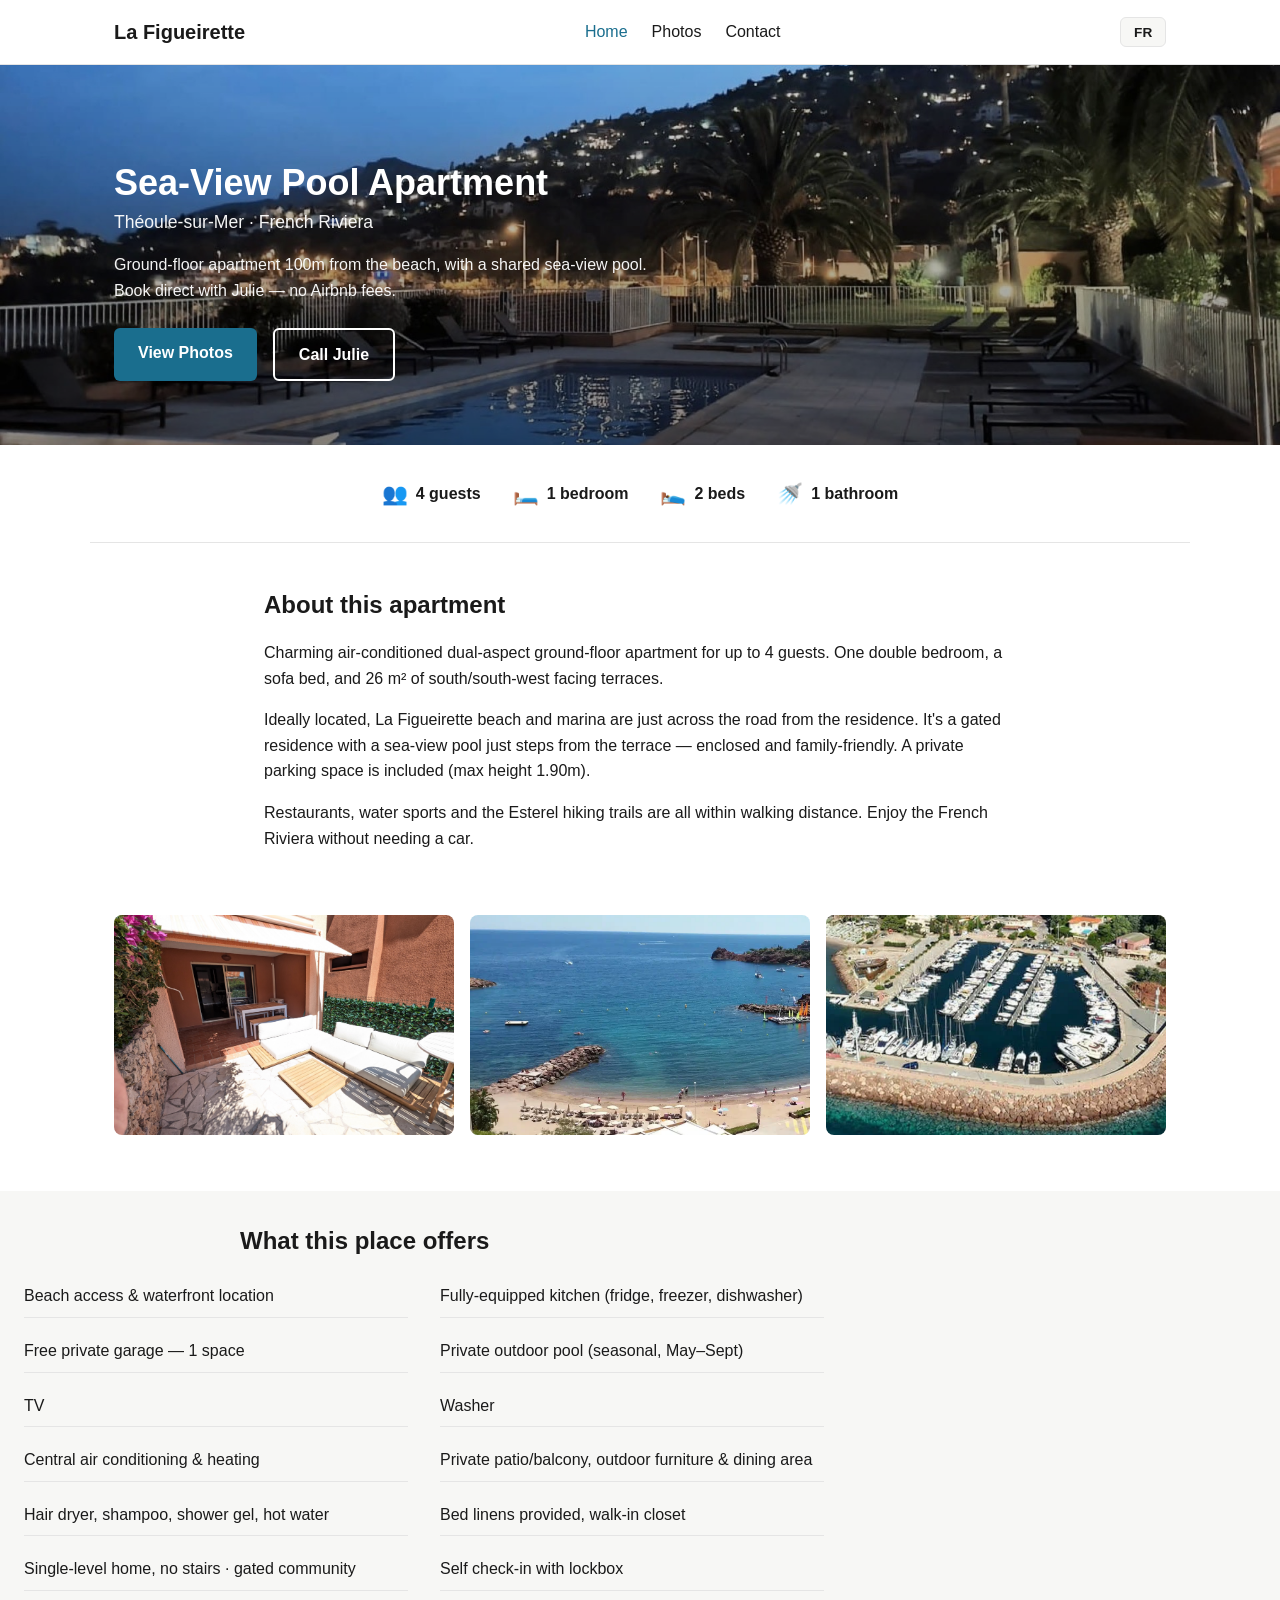
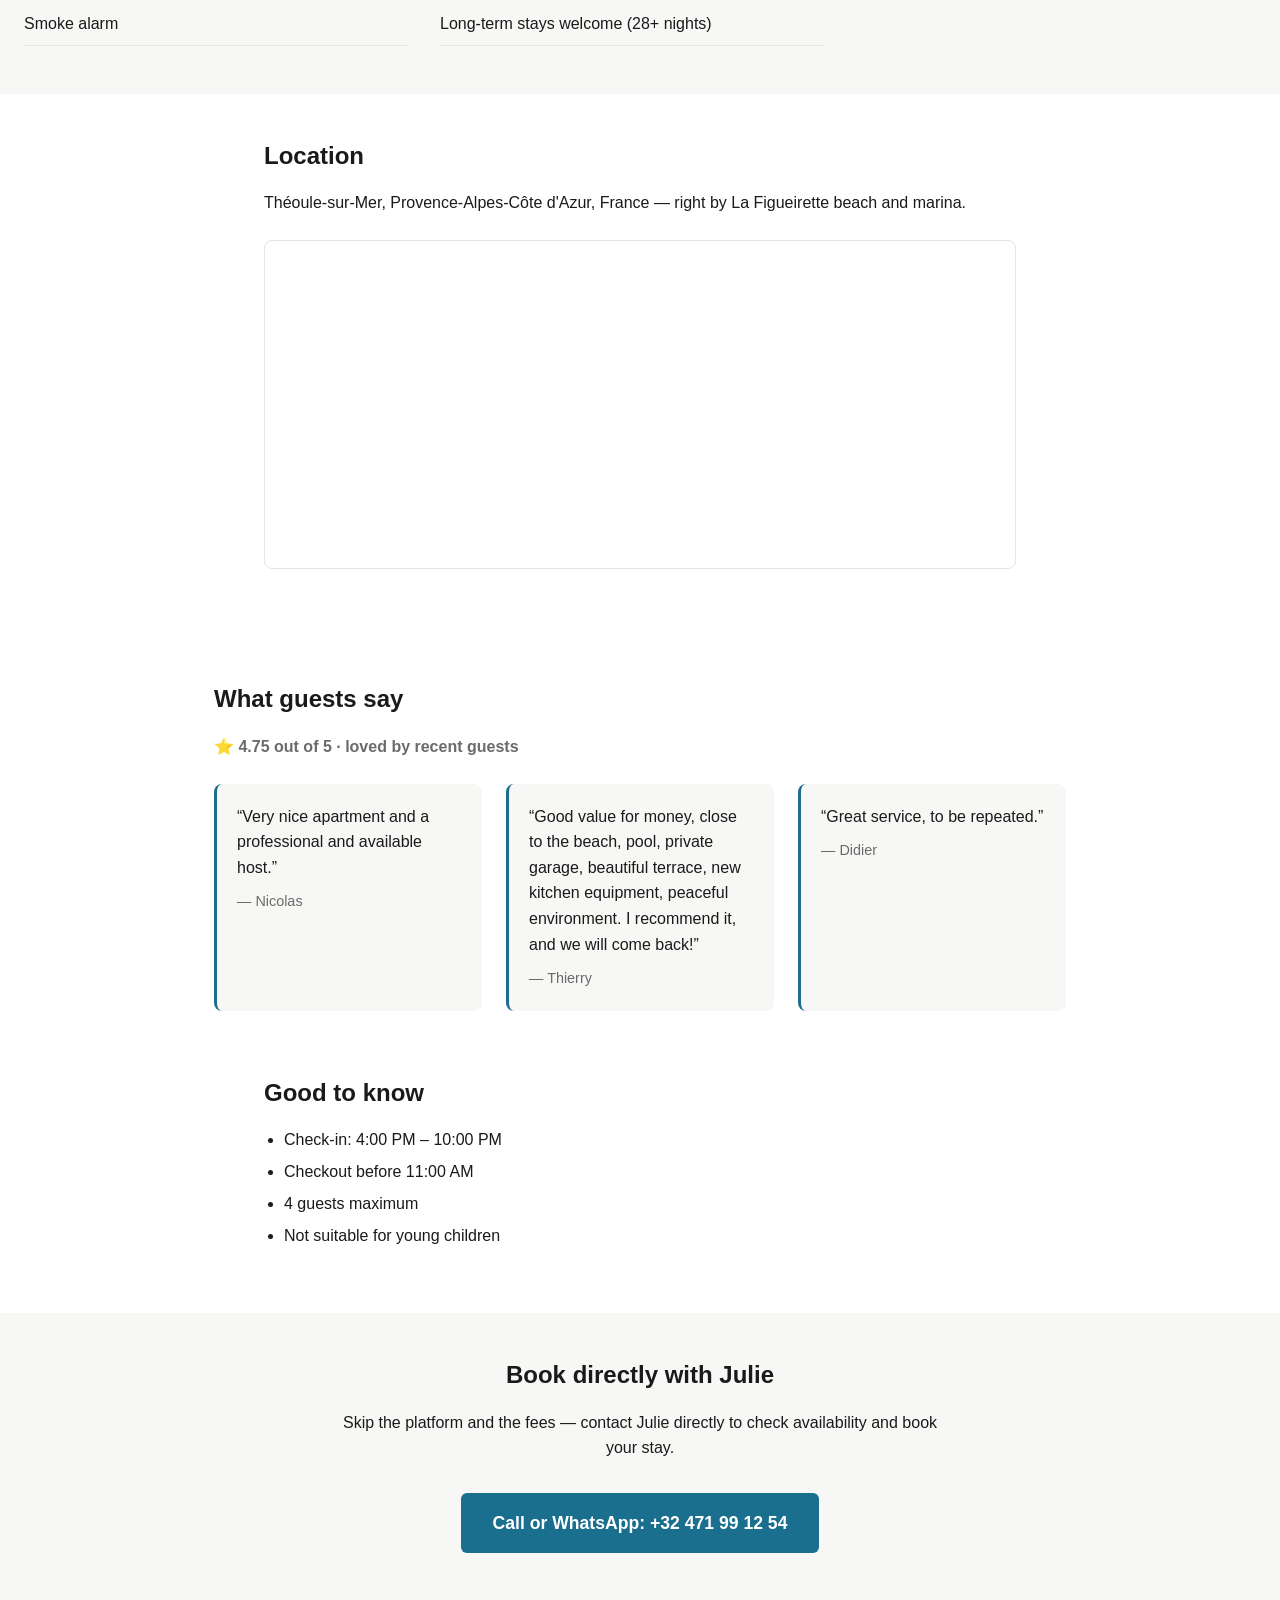
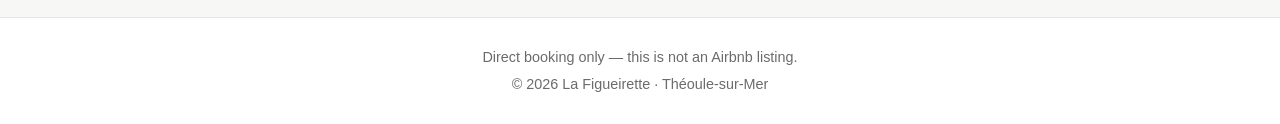
==== index.html @ ca633664 "Rebuild site as single-property listing with EN/FR toggle and photo gallery Replace the multi-proper" ====
<!DOCTYPE html>
<html lang="en">
<head>
  <meta charset="UTF-8">
  <meta name="viewport" content="width=device-width, initial-scale=1.0">
  <title data-i18n="meta.title">Sea-View Pool Apartment | Théoule-sur-Mer, French Riviera</title>
  <link rel="stylesheet" href="css/style.css">
</head>
<body>
  <header class="site-header">
    <div class="container header-inner">
      <a href="index.html" class="logo">La Figueirette</a>
      <nav>
        <ul class="nav-links">
          <li><a href="index.html" class="active" data-i18n="nav.home">Home</a></li>
          <li><a href="gallery.html" data-i18n="nav.gallery">Photos</a></li>
          <li><a href="#contact" data-i18n="nav.contact">Contact</a></li>
        </ul>
      </nav>
      <button class="lang-toggle" data-lang-toggle type="button" aria-label="Switch language">FR</button>
    </div>
  </header>

  <section class="hero" style="background-image: linear-gradient(180deg, rgba(0,0,0,0.15), rgba(0,0,0,0.45)), url('images/photos/photo-16.jpg');">
    <div class="container hero-inner">
      <h1 data-i18n="hero.title">Sea-View Pool Apartment</h1>
      <p class="hero-location" data-i18n="hero.location">Théoule-sur-Mer &middot; French Riviera</p>
      <p class="hero-tagline" data-i18n="hero.tagline">Ground-floor apartment 100m from the beach, with a shared sea-view pool. Book direct with Julie &mdash; no Airbnb fees.</p>
      <div class="hero-ctas">
        <a href="gallery.html" class="btn" data-i18n="hero.cta_photos">View Photos</a>
        <a href="tel:+32471991254" class="btn btn-outline" data-i18n="hero.cta_call">Call Julie</a>
      </div>
    </div>
  </section>

  <section class="facts container">
    <div class="fact"><span class="fact-icon">👥</span><span data-i18n="facts.guests">4 guests</span></div>
    <div class="fact"><span class="fact-icon">🛏️</span><span data-i18n="facts.bedroom">1 bedroom</span></div>
    <div class="fact"><span class="fact-icon">🛌</span><span data-i18n="facts.beds">2 beds</span></div>
    <div class="fact"><span class="fact-icon">🚿</span><span data-i18n="facts.bath">1 bathroom</span></div>
  </section>

  <section class="container prose-section">
    <h2 data-i18n="about.heading">About this apartment</h2>
    <div data-i18n="about.body">
      <p>Charming air-conditioned dual-aspect ground-floor apartment for up to 4 guests.</p>
    </div>
  </section>

  <section class="container photo-strip">
    <a href="gallery.html"><img src="images/photos/photo-15.jpg" alt="Private terrace"></a>
    <a href="gallery.html"><img src="images/photos/photo-11.avif" alt="Beach cove nearby"></a>
    <a href="gallery.html"><img src="images/photos/photo-02.avif" alt="Marina aerial view"></a>
  </section>

  <section class="container amenities-section">
    <h2 data-i18n="amenities.heading">What this place offers</h2>
    <ul class="amenities-grid">
      <li data-i18n="amenities.beach">Beach access &amp; waterfront location</li>
      <li data-i18n="amenities.kitchen">Fully-equipped kitchen (fridge, freezer, dishwasher)</li>
      <li data-i18n="amenities.garage">Free private garage &mdash; 1 space</li>
      <li data-i18n="amenities.pool">Private outdoor pool (seasonal, May&ndash;Sept)</li>
      <li data-i18n="amenities.tv">TV</li>
      <li data-i18n="amenities.washer">Washer</li>
      <li data-i18n="amenities.ac">Central air conditioning &amp; heating</li>
      <li data-i18n="amenities.terrace">Private patio/balcony, outdoor furniture &amp; dining area</li>
      <li data-i18n="amenities.bathroom">Hair dryer, shampoo, shower gel, hot water</li>
      <li data-i18n="amenities.bedroom">Bed linens provided, walk-in closet</li>
      <li data-i18n="amenities.access">Single-level home, no stairs &middot; gated community</li>
      <li data-i18n="amenities.checkin">Self check-in with lockbox</li>
      <li data-i18n="amenities.safety">Smoke alarm</li>
      <li data-i18n="amenities.longstay">Long-term stays welcome (28+ nights)</li>
    </ul>
  </section>

  <section class="container prose-section">
    <h2 data-i18n="location.heading">Location</h2>
    <div data-i18n="location.body">
      <p>Théoule-sur-Mer, Provence-Alpes-Côte d'Azur, France.</p>
    </div>
    <div class="map-embed">
      <iframe
        title="Map of Théoule-sur-Mer"
        src="https://maps.google.com/maps?q=Th%C3%A9oule-sur-Mer%2C%20France&t=&z=13&ie=UTF8&iwloc=&output=embed"
        width="100%" height="320" style="border:0;" loading="lazy"
        referrerpolicy="no-referrer-when-downgrade">
      </iframe>
    </div>
  </section>

  <section class="container reviews-section">
    <h2 data-i18n="reviews.heading">What guests say</h2>
    <p class="reviews-rating">⭐ <span data-i18n="reviews.rating">4.75 out of 5 &middot; loved by recent guests</span></p>
    <div class="review-grid">
      <blockquote>
        <p data-i18n="reviews.q1">&ldquo;Very nice apartment and a professional and available host.&rdquo;</p>
        <cite data-i18n="reviews.a1">&mdash; Nicolas</cite>
      </blockquote>
      <blockquote>
        <p data-i18n="reviews.q2">&ldquo;Good value for money...&rdquo;</p>
        <cite data-i18n="reviews.a2">&mdash; Thierry</cite>
      </blockquote>
      <blockquote>
        <p data-i18n="reviews.q3">&ldquo;Great service, to be repeated.&rdquo;</p>
        <cite data-i18n="reviews.a3">&mdash; Didier</cite>
      </blockquote>
    </div>
  </section>

  <section class="container rules-section">
    <h2 data-i18n="rules.heading">Good to know</h2>
    <ul>
      <li data-i18n="rules.checkin">Check-in: 4:00 PM &ndash; 10:00 PM</li>
      <li data-i18n="rules.checkout">Checkout before 11:00 AM</li>
      <li data-i18n="rules.maxguests">4 guests maximum</li>
      <li data-i18n="rules.children">Not suitable for young children</li>
    </ul>
  </section>

  <section class="container contact-section" id="contact">
    <h2 data-i18n="contact.heading">Book directly with Julie</h2>
    <p data-i18n="contact.body">Skip the platform and the fees &mdash; contact Julie directly to check availability and book your stay.</p>
    <a href="tel:+32471991254" class="btn btn-large">
      <span data-i18n="contact.call">Call or WhatsApp</span>: +32 471 99 12 54
    </a>
  </section>

  <footer class="site-footer">
    <div class="container">
      <p data-i18n="footer.note">Direct booking only &mdash; this is not an Airbnb listing.</p>
      <p>&copy; <span id="year"></span> La Figueirette &middot; Théoule-sur-Mer</p>
    </div>
  </footer>

  <script src="js/i18n.js"></script>
  <script src="js/main.js"></script>
</body>
</html>
---- css/style.css ----
:root {
  --color-bg: #ffffff;
  --color-text: #1a1a1a;
  --color-muted: #6b6b6b;
  --color-primary: #1a6e8e;
  --color-primary-dark: #124f68;
  --color-border: #e5e5e5;
  --color-surface: #f7f7f5;
  --max-width: 1100px;
}

* {
  box-sizing: border-box;
}

body {
  margin: 0;
  font-family: -apple-system, BlinkMacSystemFont, "Segoe UI", Roboto, Helvetica, Arial, sans-serif;
  color: var(--color-text);
  background: var(--color-bg);
  line-height: 1.6;
}

.container {
  max-width: var(--max-width);
  margin: 0 auto;
  padding: 0 1.5rem;
}

a {
  color: var(--color-primary);
  text-decoration: none;
}

a:hover {
  text-decoration: underline;
}

h1, h2 {
  line-height: 1.2;
}

/* Header */
.site-header {
  border-bottom: 1px solid var(--color-border);
}

.header-inner {
  display: flex;
  align-items: center;
  justify-content: space-between;
  gap: 1rem;
  padding: 1rem 1.5rem;
}

.logo {
  font-weight: 700;
  font-size: 1.25rem;
  color: var(--color-text);
  white-space: nowrap;
}

.logo:hover {
  text-decoration: none;
}

nav {
  flex: 1;
}

.nav-links {
  list-style: none;
  display: flex;
  gap: 1.5rem;
  margin: 0;
  padding: 0;
  justify-content: center;
}

.nav-links a {
  color: var(--color-text);
  font-weight: 500;
}

.nav-links a.active,
.nav-links a:hover {
  color: var(--color-primary);
}

.lang-toggle {
  border: 1px solid var(--color-border);
  background: var(--color-surface);
  border-radius: 6px;
  padding: 0.4rem 0.8rem;
  font-weight: 700;
  font-size: 0.85rem;
  cursor: pointer;
  color: var(--color-text);
}

.lang-toggle:hover {
  background: var(--color-primary);
  color: #fff;
  border-color: var(--color-primary);
}

/* Hero */
.hero {
  background-size: cover;
  background-position: center 55%;
  color: #fff;
  padding: 6rem 0 4rem;
}

.hero-inner h1 {
  font-size: 2.25rem;
  margin: 0 0 0.25rem;
}

.hero-location {
  font-size: 1.1rem;
  margin: 0 0 1rem;
  opacity: 0.95;
}

.hero-tagline {
  max-width: 560px;
  margin: 0 0 1.5rem;
  opacity: 0.95;
}

.hero-ctas {
  display: flex;
  gap: 1rem;
  flex-wrap: wrap;
}

.btn {
  display: inline-block;
  background: var(--color-primary);
  color: #fff;
  padding: 0.75rem 1.5rem;
  border-radius: 6px;
  font-weight: 600;
}

.btn:hover {
  background: var(--color-primary-dark);
  text-decoration: none;
  color: #fff;
}

.btn-outline {
  background: transparent;
  border: 2px solid #fff;
}

.btn-outline:hover {
  background: rgba(255, 255, 255, 0.15);
}

.btn-large {
  font-size: 1.1rem;
  padding: 1rem 2rem;
  margin-top: 1rem;
}

/* Facts bar */
.facts {
  display: flex;
  flex-wrap: wrap;
  justify-content: center;
  gap: 2rem;
  padding: 2rem 1.5rem;
  border-bottom: 1px solid var(--color-border);
}

.fact {
  display: flex;
  align-items: center;
  gap: 0.5rem;
  font-weight: 600;
}

.fact-icon {
  font-size: 1.3rem;
}

/* Prose sections */
.prose-section {
  padding: 3rem 1.5rem;
  max-width: 800px;
}

.prose-section h2 {
  margin-top: 0;
}

/* Photo strip */
.photo-strip {
  display: grid;
  grid-template-columns: repeat(3, 1fr);
  gap: 1rem;
  padding: 0 1.5rem 3rem;
}

.photo-strip img {
  width: 100%;
  height: 220px;
  object-fit: cover;
  border-radius: 8px;
}

/* Amenities */
.amenities-section {
  padding: 1rem 1.5rem 3rem;
  background: var(--color-surface);
  max-width: none;
}

.amenities-section > * {
  max-width: 800px;
  margin-left: auto;
  margin-right: auto;
}

.amenities-grid {
  list-style: none;
  padding: 0;
  margin: 0;
  display: grid;
  grid-template-columns: repeat(auto-fit, minmax(260px, 1fr));
  gap: 0.75rem 2rem;
}

.amenities-grid li {
  padding: 0.5rem 0;
  border-bottom: 1px solid var(--color-border);
}

/* Map */
.map-embed {
  margin-top: 1.5rem;
  border-radius: 8px;
  overflow: hidden;
  border: 1px solid var(--color-border);
}

/* Reviews */
.reviews-section {
  padding: 3rem 1.5rem;
  max-width: 900px;
}

.reviews-rating {
  font-weight: 600;
  color: var(--color-muted);
}

.review-grid {
  display: grid;
  grid-template-columns: repeat(auto-fit, minmax(240px, 1fr));
  gap: 1.5rem;
  margin-top: 1.5rem;
}

.review-grid blockquote {
  margin: 0;
  padding: 1.25rem;
  background: var(--color-surface);
  border-radius: 8px;
  border-left: 3px solid var(--color-primary);
}

.review-grid p {
  margin: 0 0 0.5rem;
}

.review-grid cite {
  font-style: normal;
  color: var(--color-muted);
  font-size: 0.9rem;
}

/* Rules */
.rules-section {
  padding: 0 1.5rem 3rem;
  max-width: 800px;
}

.rules-section ul {
  padding-left: 1.25rem;
}

.rules-section li {
  margin-bottom: 0.4rem;
}

/* Contact */
.contact-section {
  padding: 3rem 1.5rem 4rem;
  text-align: center;
  background: var(--color-surface);
  max-width: none;
}

.contact-section > * {
  max-width: 600px;
  margin-left: auto;
  margin-right: auto;
}

.contact-section h2 {
  margin-top: 0;
}

/* Footer */
.site-footer {
  border-top: 1px solid var(--color-border);
  padding: 1.5rem 0;
  color: var(--color-muted);
  font-size: 0.9rem;
  text-align: center;
}

.site-footer p {
  margin: 0.25rem 0;
}

/* Gallery page */
.gallery-page {
  padding: 2rem 1.5rem 3rem;
}

.gallery-back {
  margin-bottom: 0.5rem;
}

.slideshow {
  position: relative;
  display: flex;
  align-items: center;
  justify-content: center;
  background: #000;
  border-radius: 8px;
  overflow: hidden;
  min-height: 320px;
}

.slide-image {
  width: 100%;
  max-height: 70vh;
  object-fit: contain;
  display: block;
  background: #000;
}

.slide-nav {
  position: absolute;
  top: 50%;
  transform: translateY(-50%);
  background: rgba(0, 0, 0, 0.5);
  color: #fff;
  border: none;
  width: 44px;
  height: 44px;
  border-radius: 50%;
  font-size: 1.1rem;
  cursor: pointer;
  z-index: 2;
}

.slide-nav:hover {
  background: rgba(0, 0, 0, 0.75);
}

.slide-prev {
  left: 1rem;
}

.slide-next {
  right: 1rem;
}

.slide-counter {
  position: absolute;
  bottom: 0.75rem;
  right: 1rem;
  background: rgba(0, 0, 0, 0.5);
  color: #fff;
  padding: 0.25rem 0.6rem;
  border-radius: 4px;
  font-size: 0.85rem;
}

.thumb-strip {
  display: flex;
  gap: 0.5rem;
  overflow-x: auto;
  margin-top: 1rem;
  padding-bottom: 0.5rem;
}

.thumb-strip img {
  height: 70px;
  width: 100px;
  object-fit: cover;
  border-radius: 4px;
  cursor: pointer;
  opacity: 0.6;
  flex-shrink: 0;
  border: 2px solid transparent;
}

.thumb-strip img:hover {
  opacity: 0.9;
}

.thumb-strip img.active {
  opacity: 1;
  border-color: var(--color-primary);
}

@media (max-width: 700px) {
  .header-inner {
    flex-wrap: wrap;
  }

  nav {
    order: 3;
    flex-basis: 100%;
  }

  .nav-links {
    justify-content: flex-start;
    gap: 1rem;
  }

  .photo-strip {
    grid-template-columns: 1fr;
  }
}
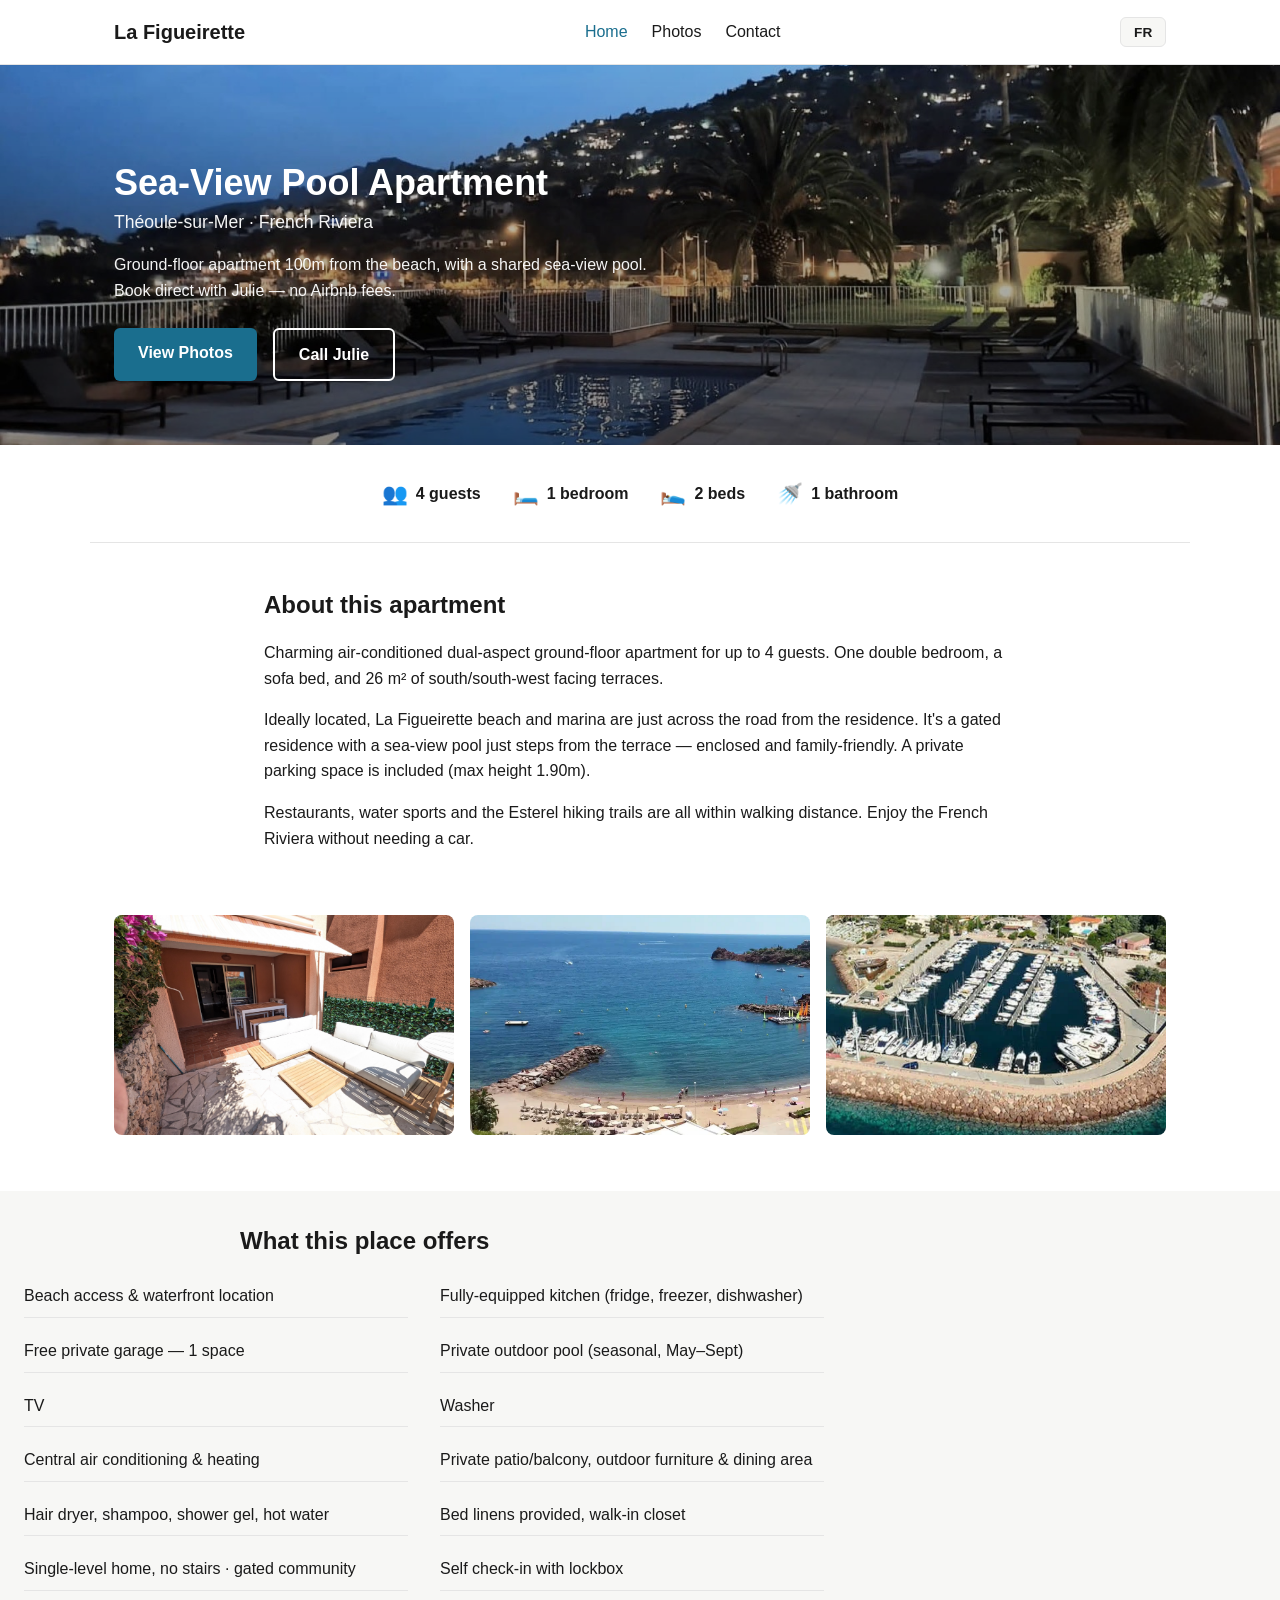
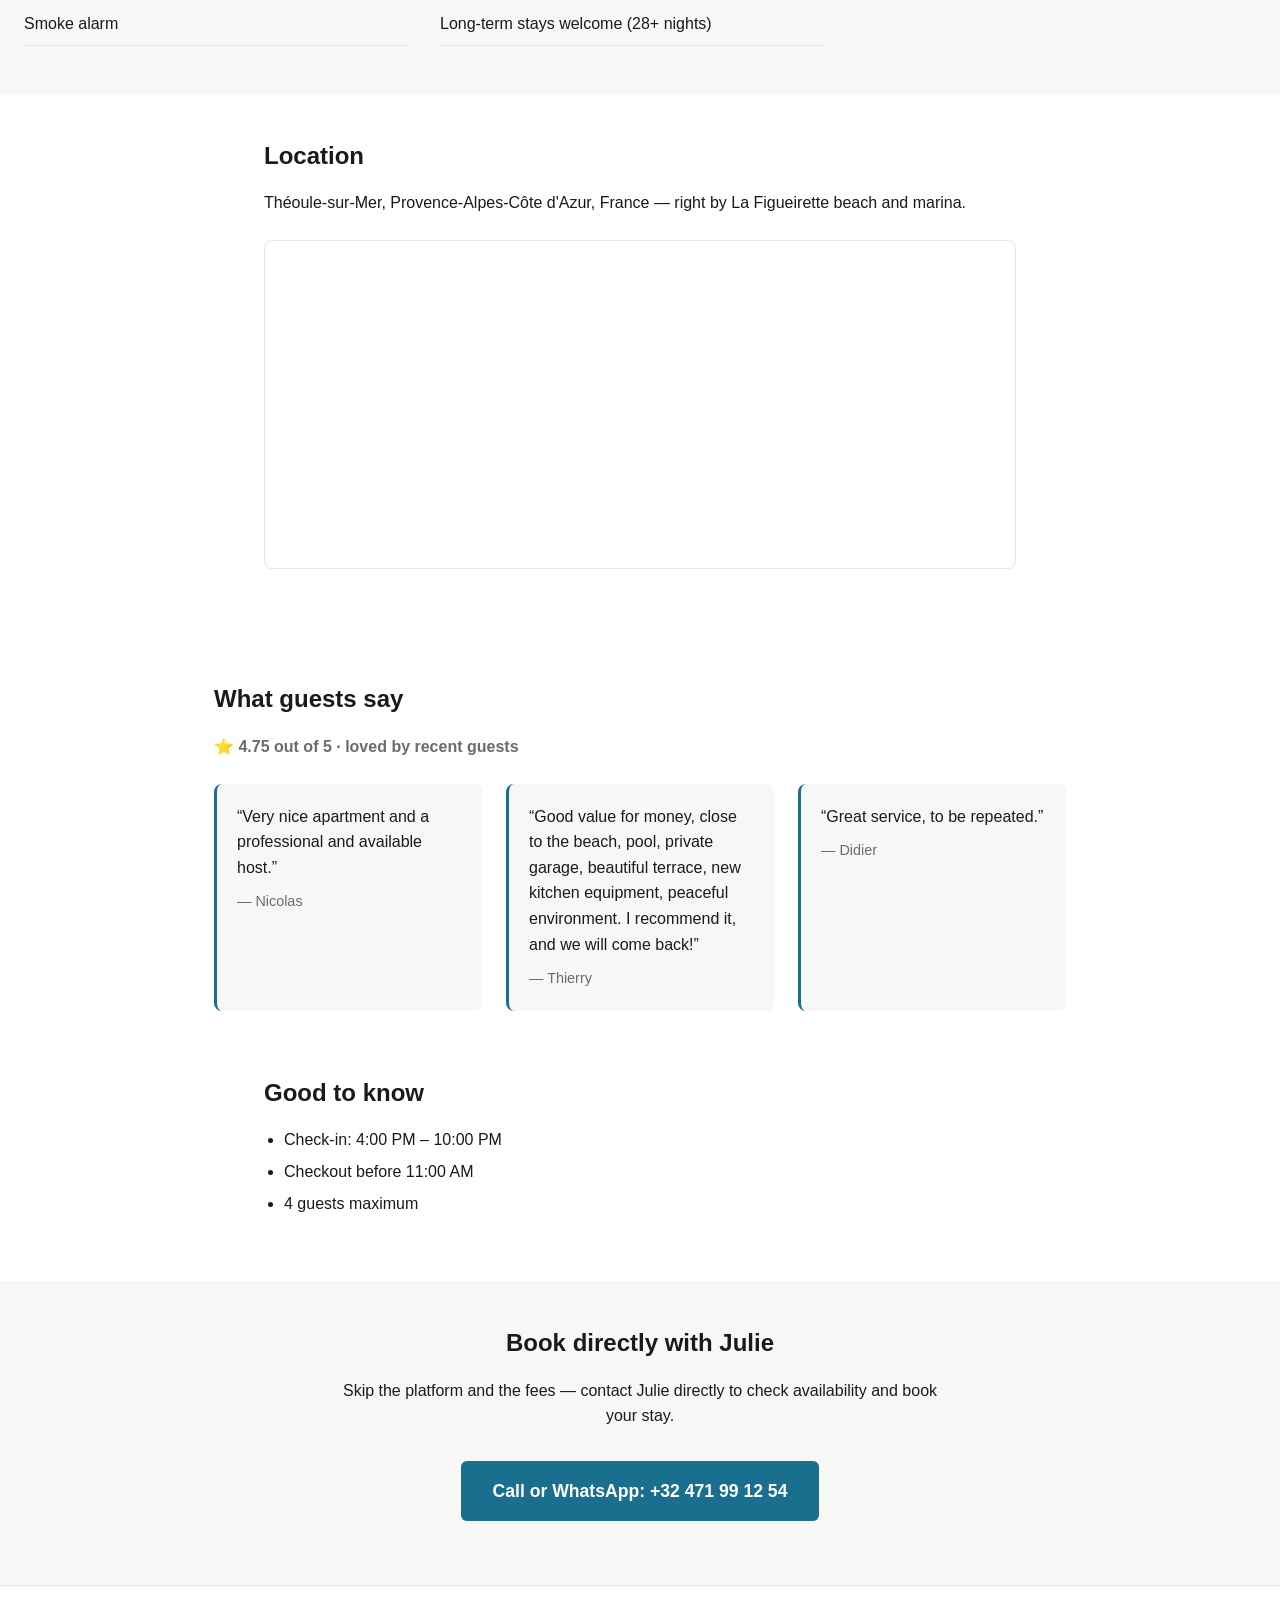
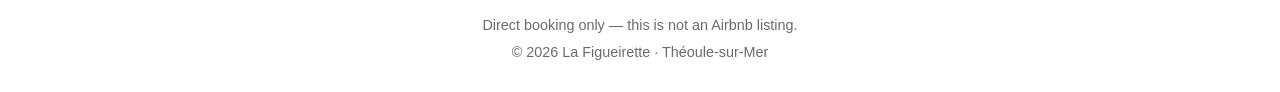
==== commit b3ff5a47: "Remove incorrect "not suitable for young children" note Co-Authored-By: Claude Sonnet 5 <noreply@ant" ====
--- a/index.html
+++ b/index.html
@@ -113,7 +113,6 @@
       <li data-i18n="rules.checkin">Check-in: 4:00 PM &ndash; 10:00 PM</li>
       <li data-i18n="rules.checkout">Checkout before 11:00 AM</li>
       <li data-i18n="rules.maxguests">4 guests maximum</li>
-      <li data-i18n="rules.children">Not suitable for young children</li>
     </ul>
   </section>
 
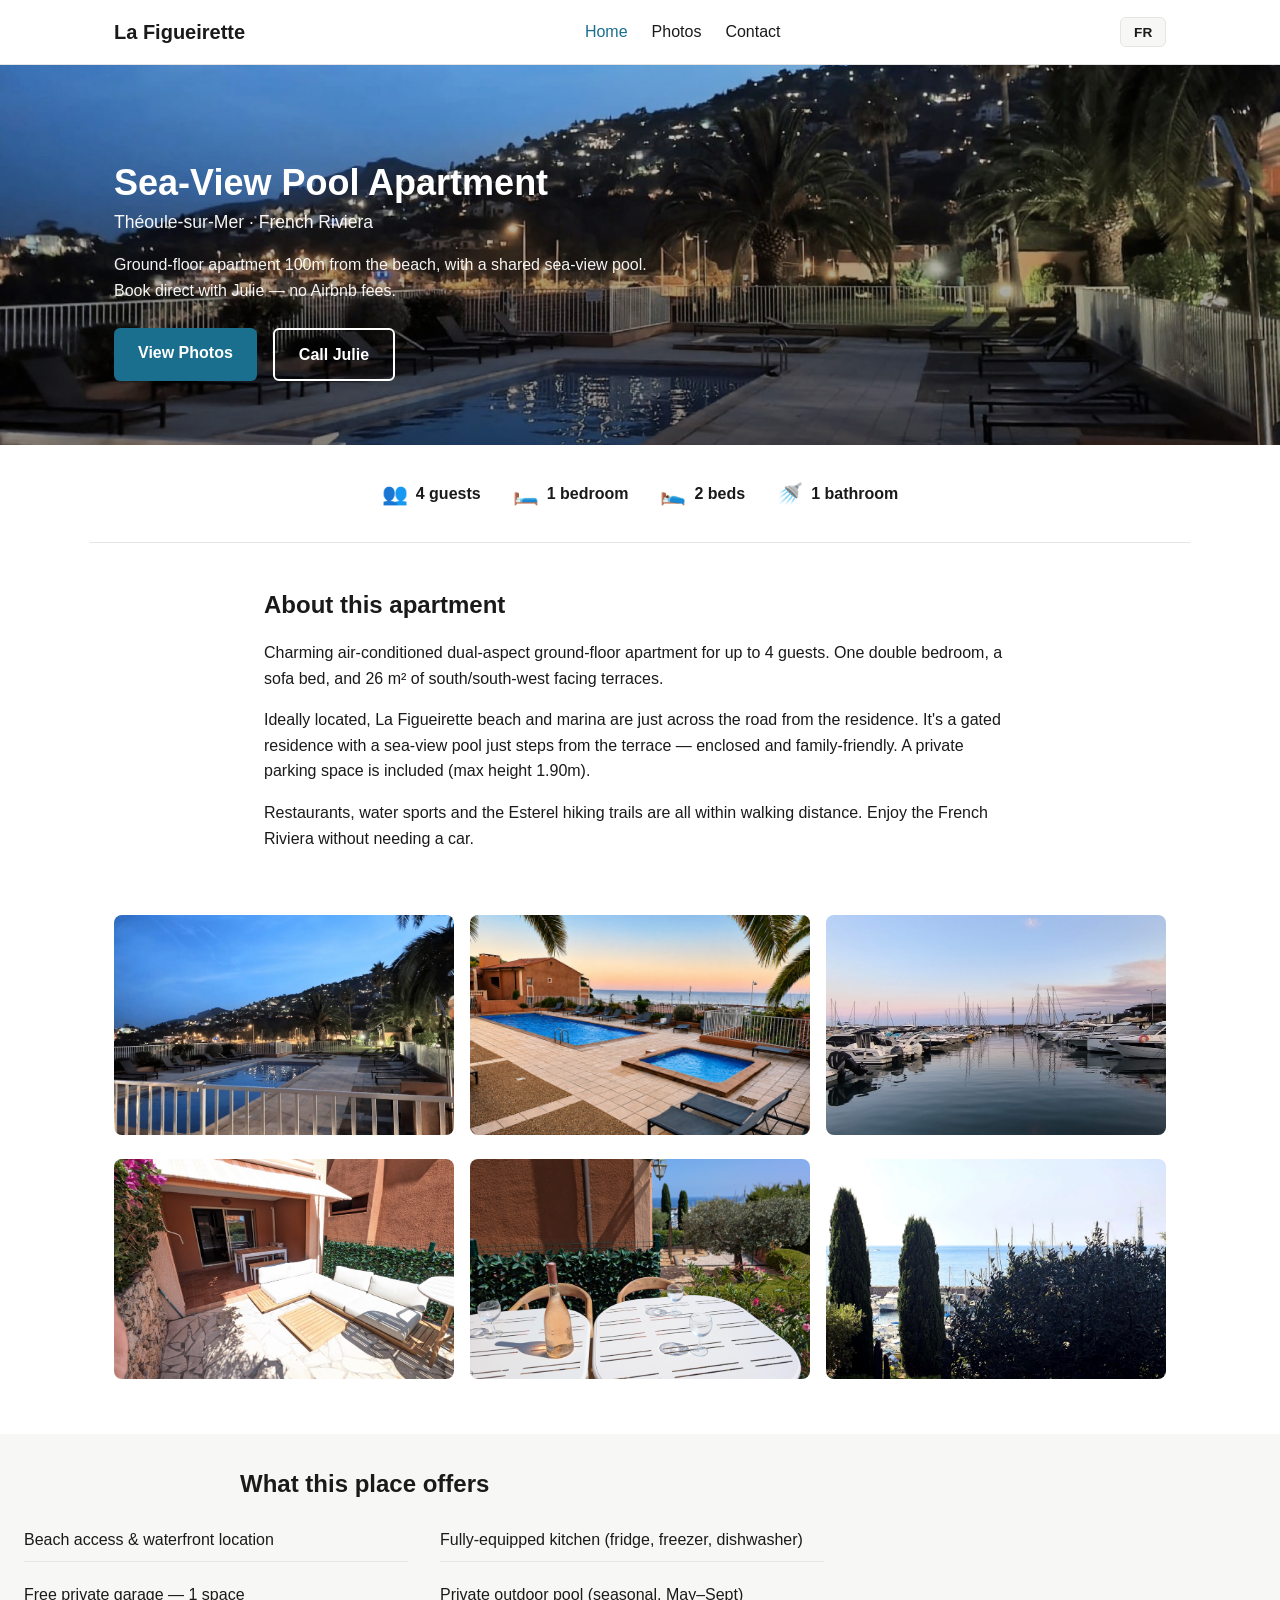
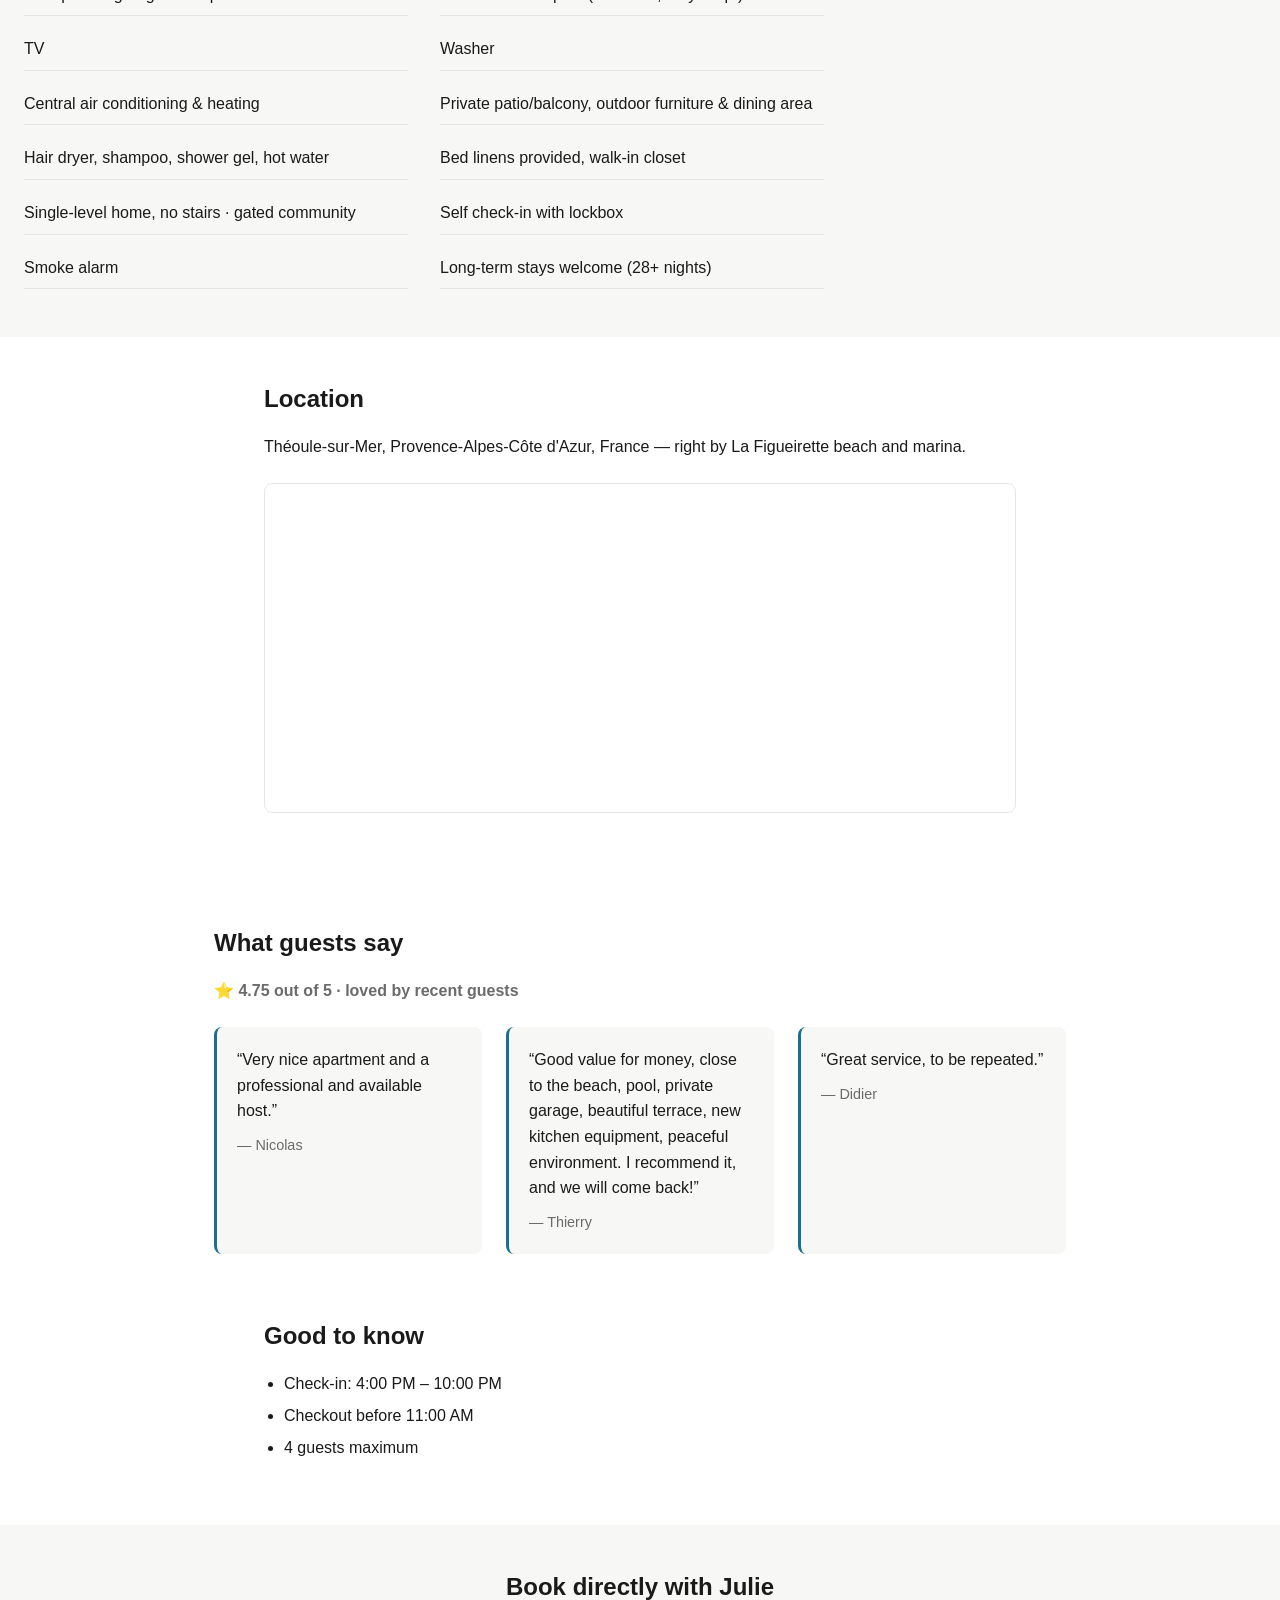
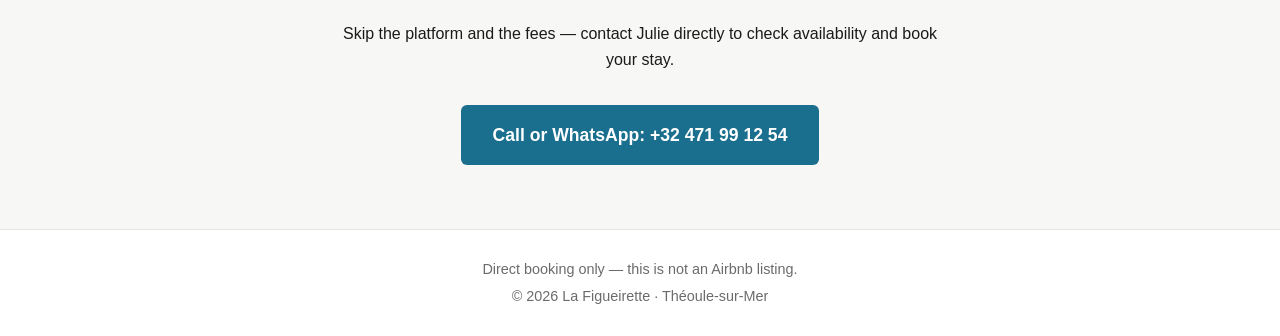
==== commit bf16baa3: "Expand homepage photo teaser from 3 to 6 images Add the pool, marina, terrace, dining and cypress-tr" ====
--- a/index.html
+++ b/index.html
@@ -48,9 +48,12 @@
   </section>
 
   <section class="container photo-strip">
+    <a href="gallery.html"><img src="images/photos/photo-16.jpg" alt="Sea-view pool at dusk"></a>
+    <a href="gallery.html"><img src="images/photos/photo-19.jpg" alt="Théoule-sur-Mer illustration"></a>
+    <a href="gallery.html"><img src="images/photos/photo-17.jpg" alt="Marina at sunset"></a>
     <a href="gallery.html"><img src="images/photos/photo-15.jpg" alt="Private terrace"></a>
-    <a href="gallery.html"><img src="images/photos/photo-11.avif" alt="Beach cove nearby"></a>
-    <a href="gallery.html"><img src="images/photos/photo-02.avif" alt="Marina aerial view"></a>
+    <a href="gallery.html"><img src="images/photos/photo-14.jpg" alt="Outdoor dining area"></a>
+    <a href="gallery.html"><img src="images/photos/photo-18.jpg" alt="Cypress trees by the sea"></a>
   </section>
 
   <section class="container amenities-section">
--- a/css/style.css
+++ b/css/style.css
@@ -437,6 +437,6 @@
   }
 
   .photo-strip {
-    grid-template-columns: 1fr;
+    grid-template-columns: repeat(2, 1fr);
   }
 }
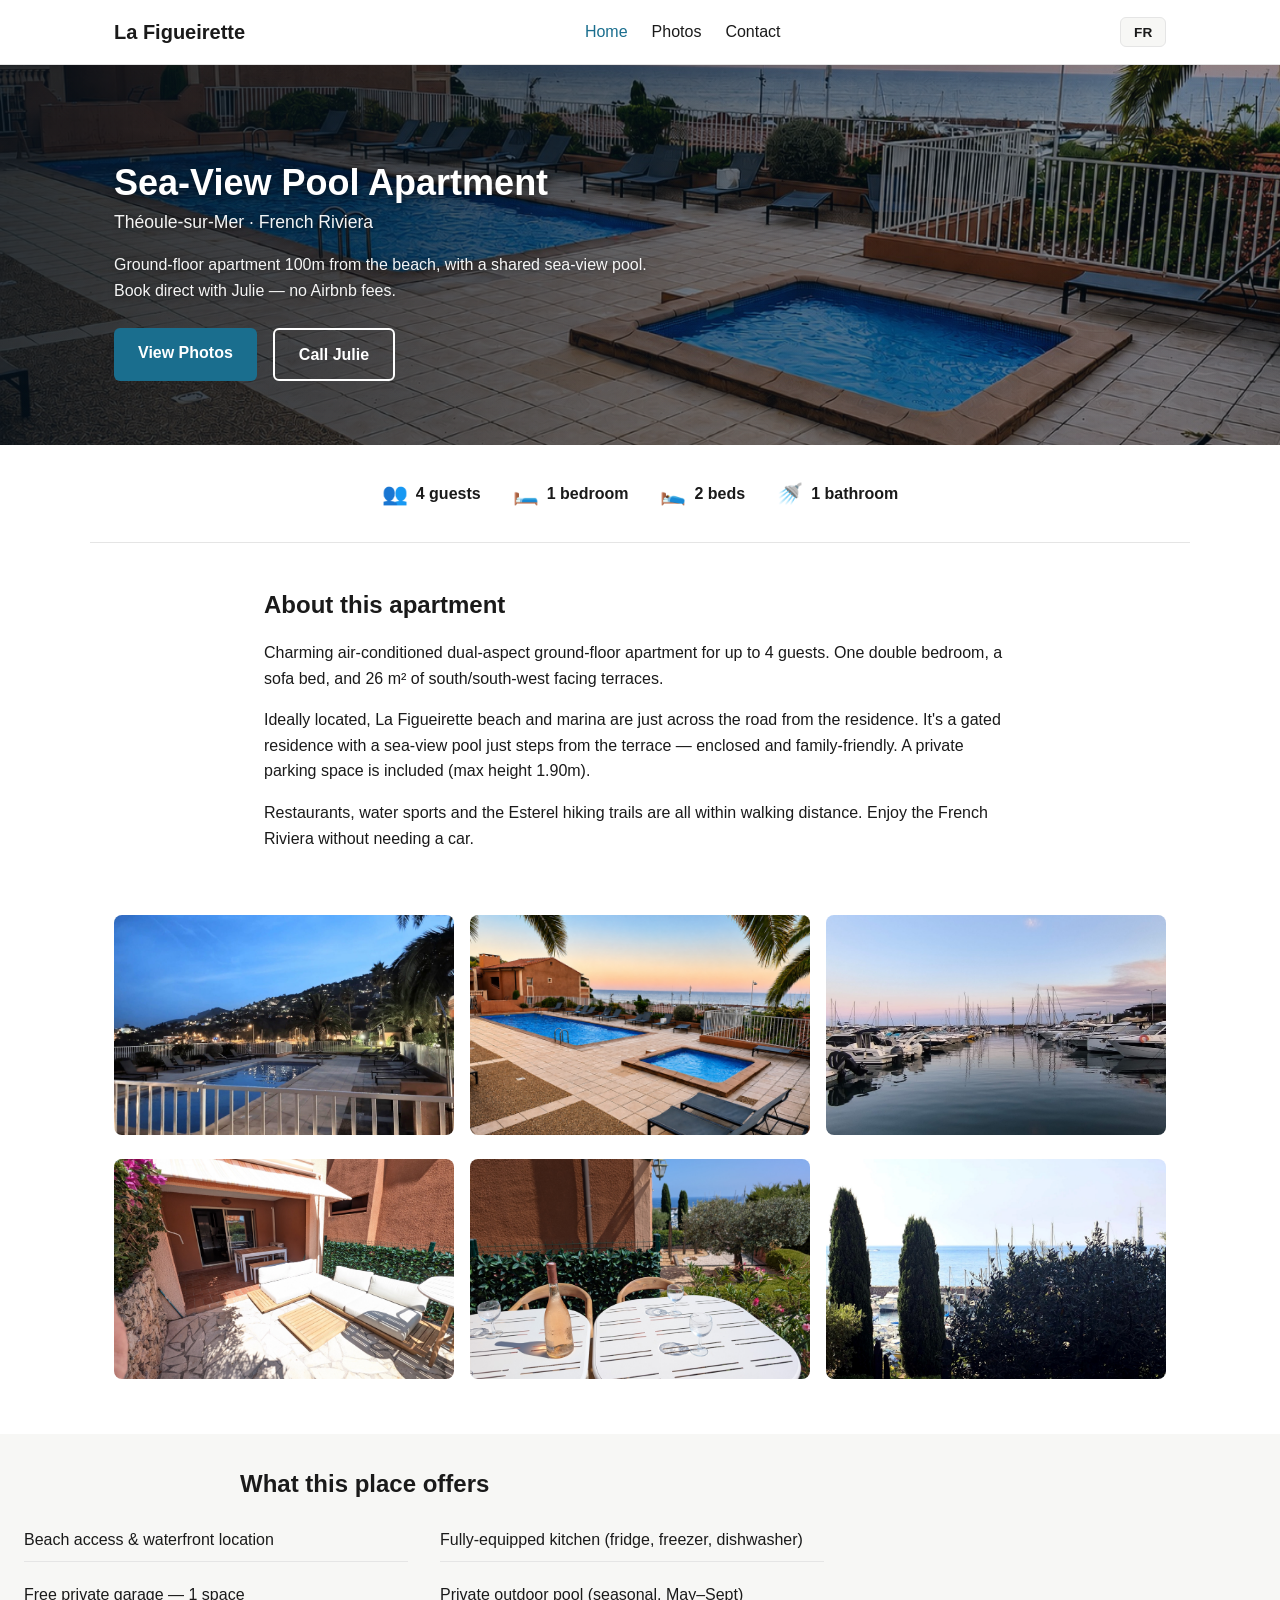
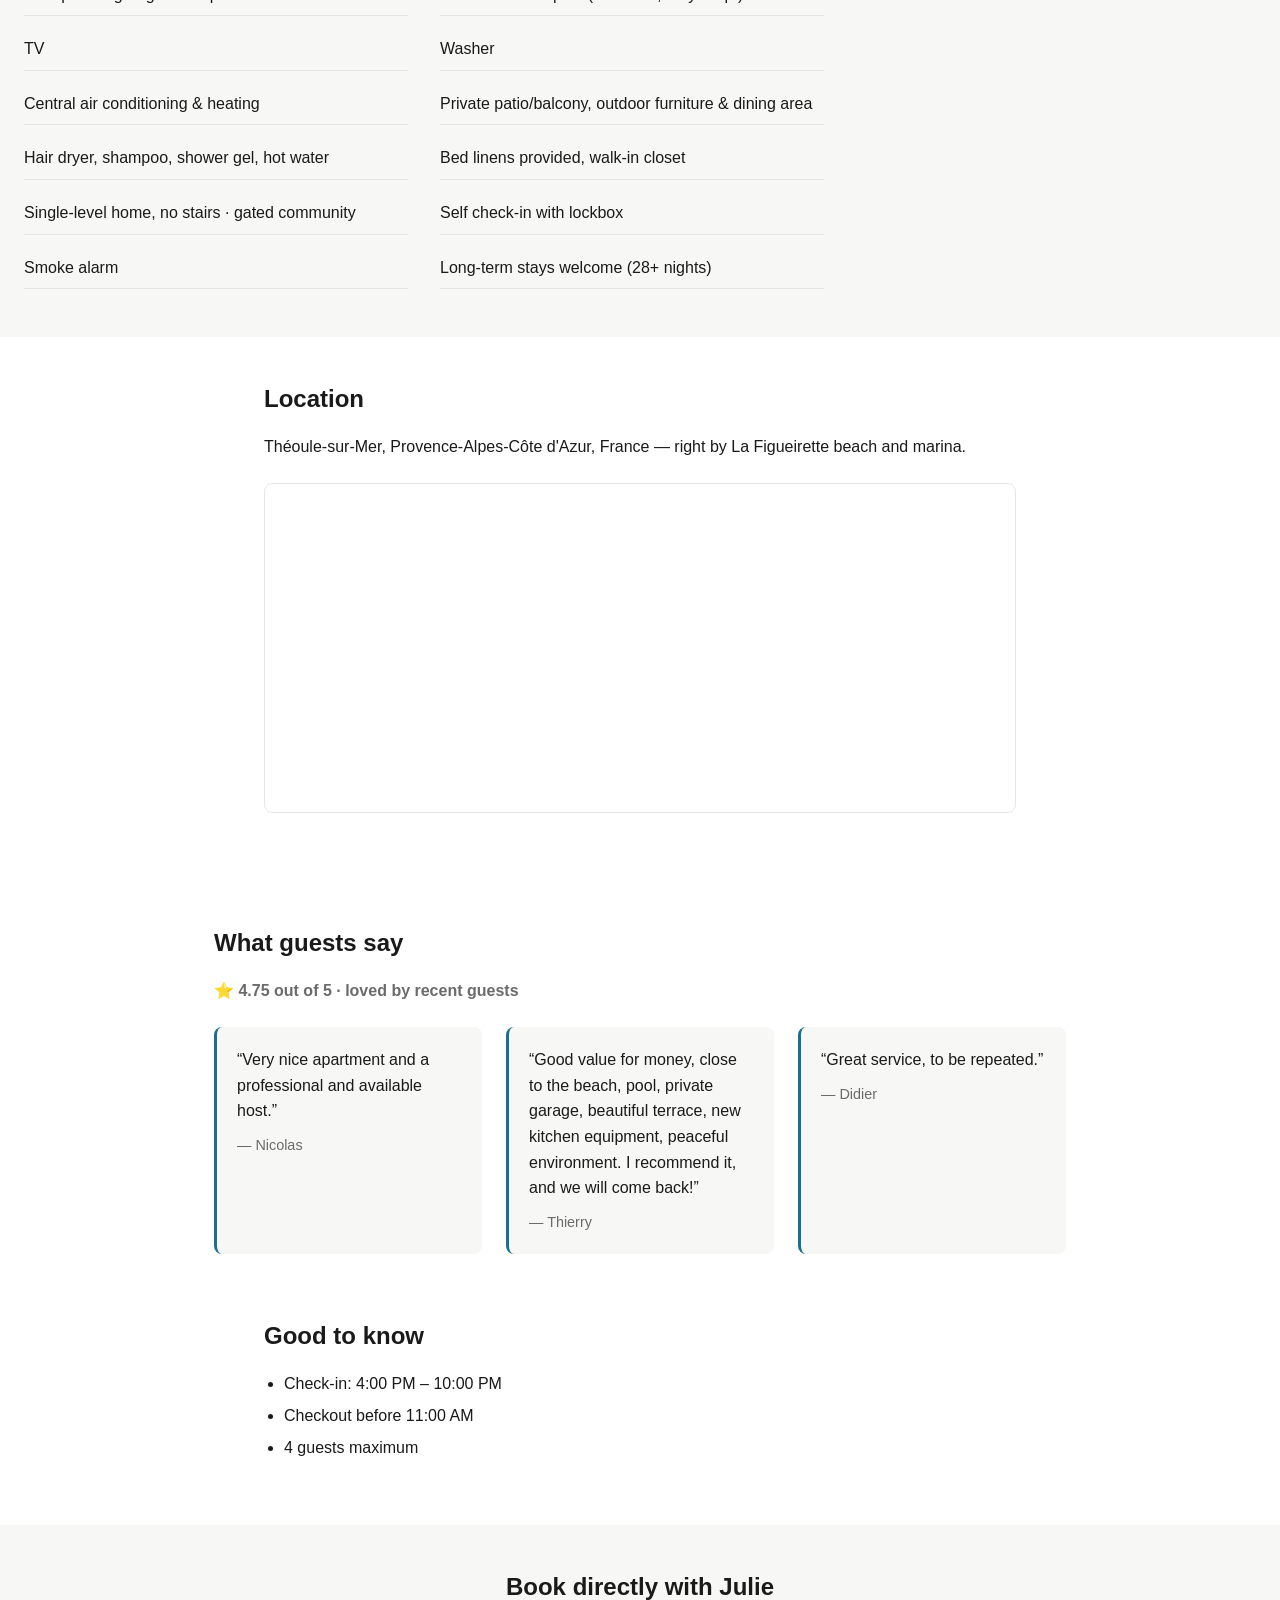
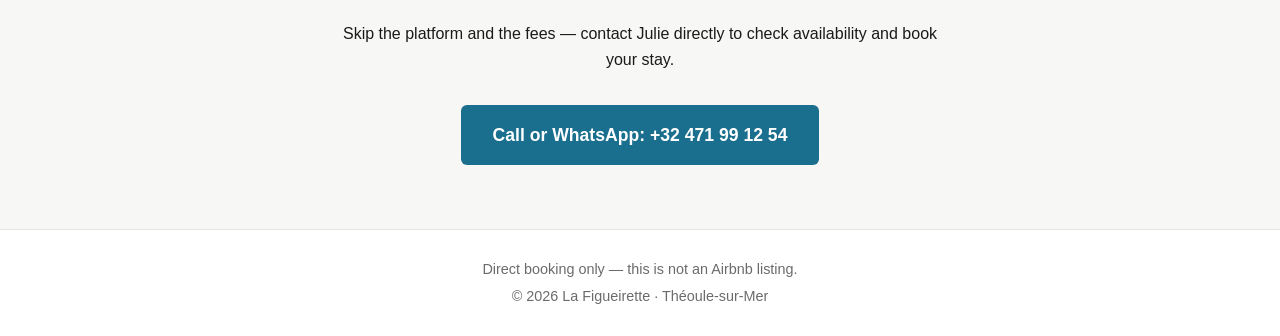
==== commit 382946af: "Use the AI-generated pool image as the hero background Add a directional dark scrim plus text-shadow" ====
--- a/index.html
+++ b/index.html
@@ -21,7 +21,7 @@
     </div>
   </header>
 
-  <section class="hero" style="background-image: linear-gradient(180deg, rgba(0,0,0,0.15), rgba(0,0,0,0.45)), url('images/photos/photo-16.jpg');">
+  <section class="hero">
     <div class="container hero-inner">
       <h1 data-i18n="hero.title">Sea-View Pool Apartment</h1>
       <p class="hero-location" data-i18n="hero.location">Théoule-sur-Mer &middot; French Riviera</p>
--- a/css/style.css
+++ b/css/style.css
@@ -106,8 +106,12 @@
 
 /* Hero */
 .hero {
+  background-image:
+    linear-gradient(115deg, rgba(4, 16, 26, 0.8) 0%, rgba(4, 16, 26, 0.6) 30%, rgba(4, 16, 26, 0.35) 55%, rgba(4, 16, 26, 0.2) 80%),
+    linear-gradient(180deg, rgba(4, 16, 26, 0.25) 0%, rgba(4, 16, 26, 0.35) 100%),
+    url('../images/photos/photo-19.jpg');
   background-size: cover;
-  background-position: center 55%;
+  background-position: center 60%;
   color: #fff;
   padding: 6rem 0 4rem;
 }
@@ -115,18 +119,21 @@
 .hero-inner h1 {
   font-size: 2.25rem;
   margin: 0 0 0.25rem;
+  text-shadow: 0 2px 10px rgba(0, 0, 0, 0.6);
 }
 
 .hero-location {
   font-size: 1.1rem;
   margin: 0 0 1rem;
   opacity: 0.95;
+  text-shadow: 0 1px 6px rgba(0, 0, 0, 0.6);
 }
 
 .hero-tagline {
   max-width: 560px;
   margin: 0 0 1.5rem;
   opacity: 0.95;
+  text-shadow: 0 1px 6px rgba(0, 0, 0, 0.6);
 }
 
 .hero-ctas {
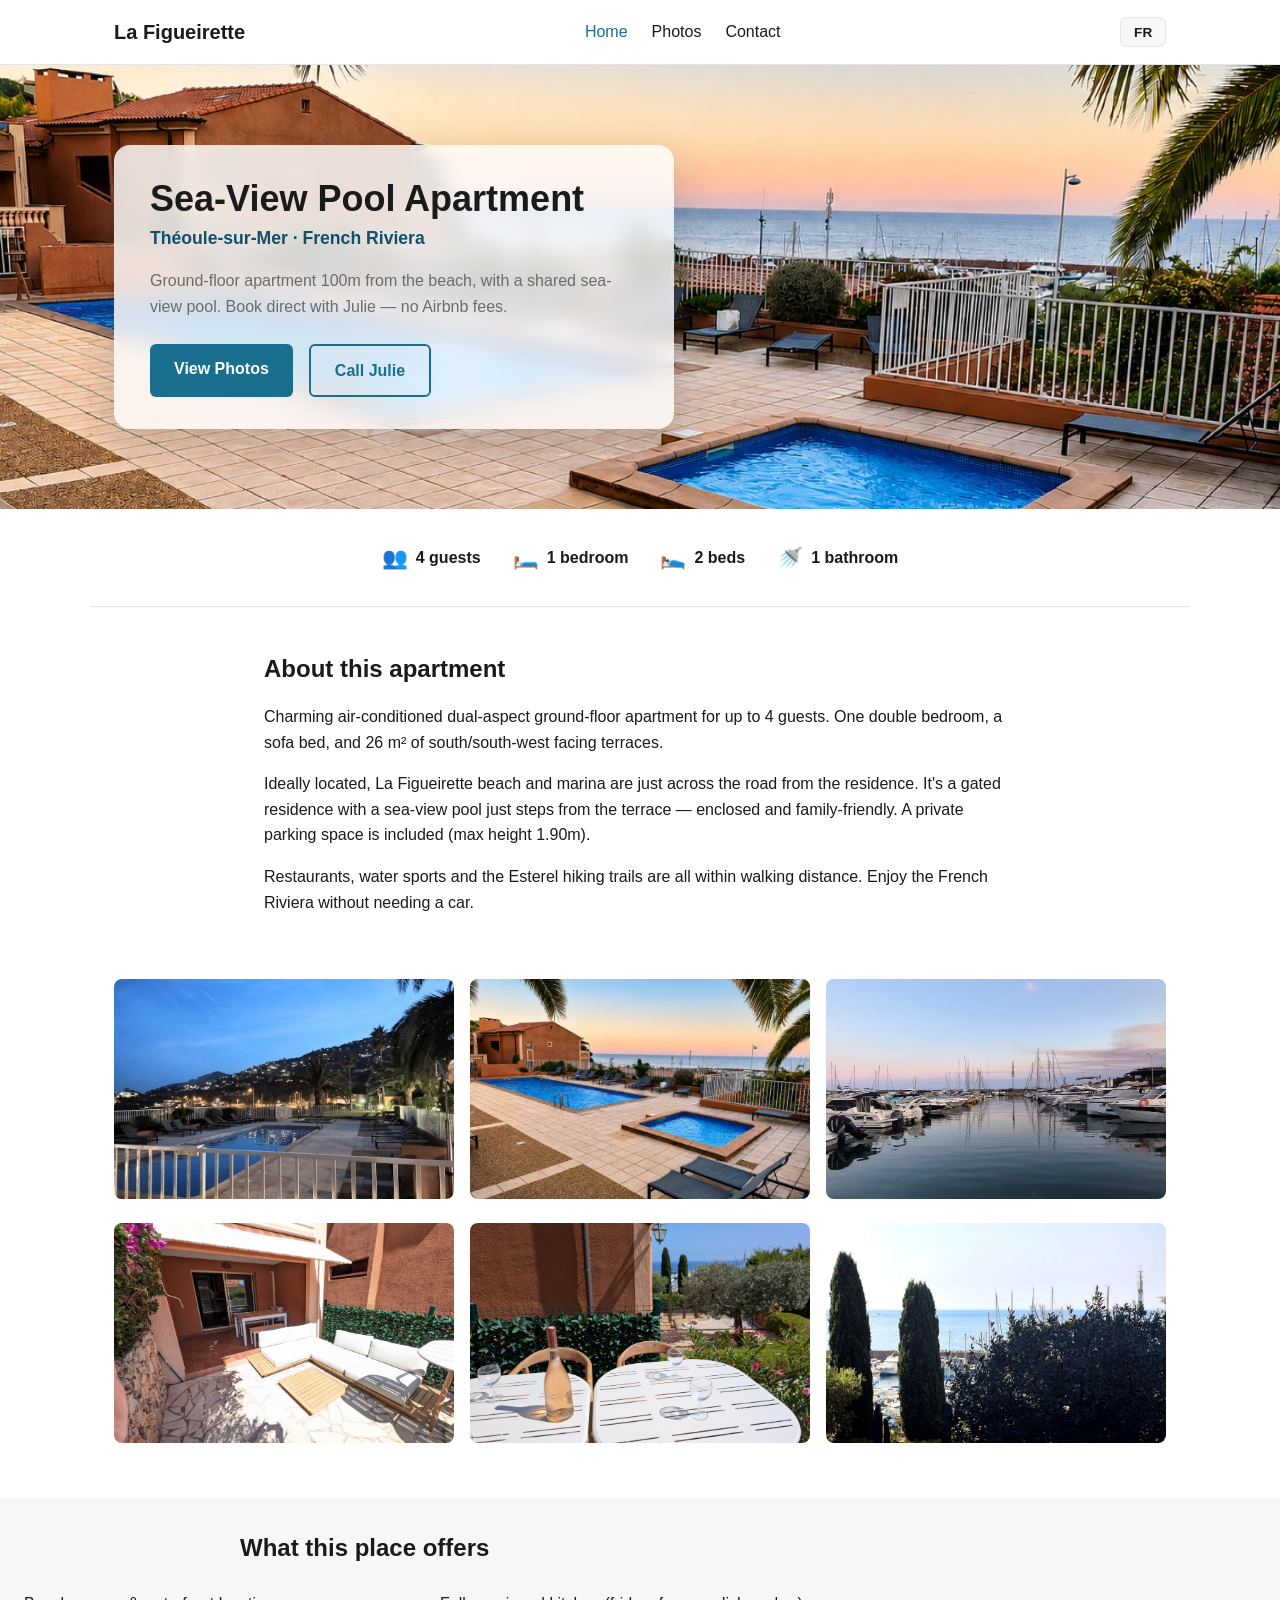
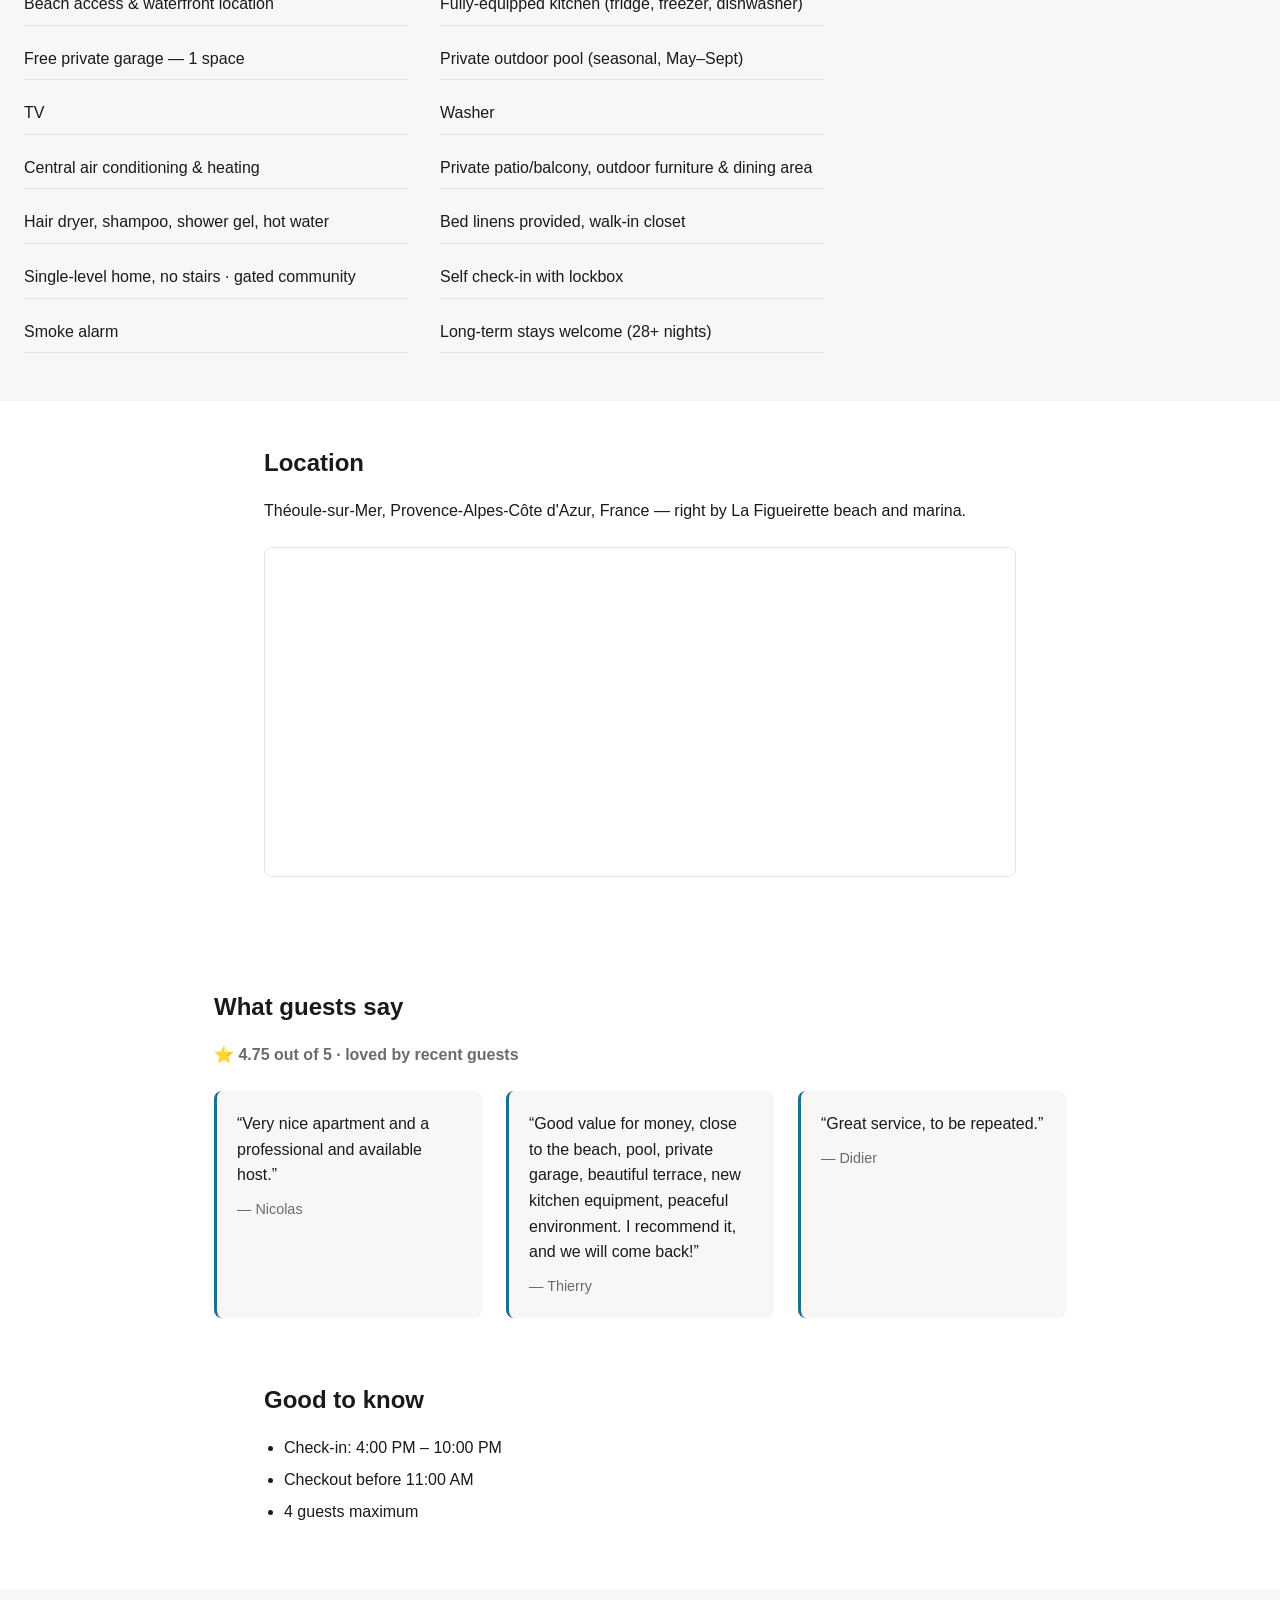
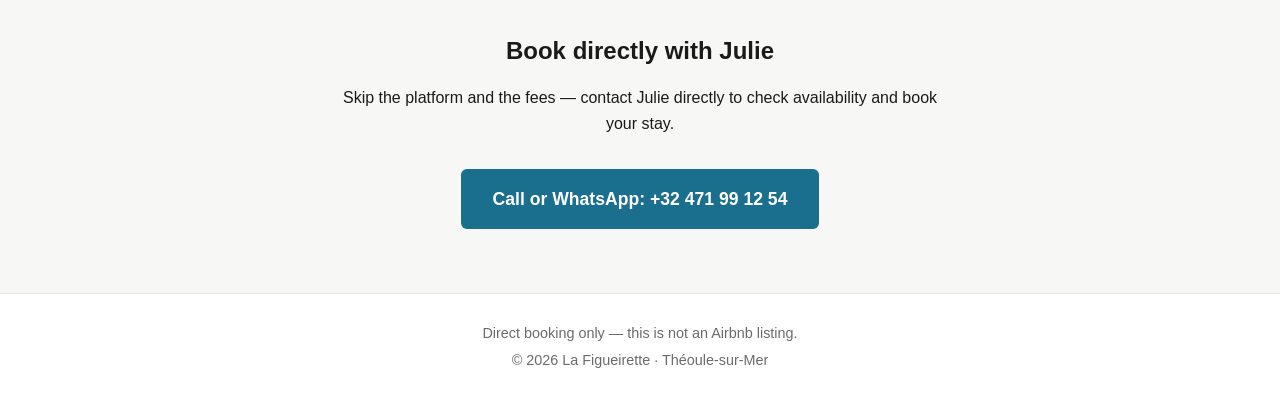
==== commit 97f9b57c: "Redesign hero as a light glass card over the pool/sea photo Drop the dark scrim, reposition the imag" ====
--- a/index.html
+++ b/index.html
@@ -23,12 +23,14 @@
 
   <section class="hero">
     <div class="container hero-inner">
-      <h1 data-i18n="hero.title">Sea-View Pool Apartment</h1>
-      <p class="hero-location" data-i18n="hero.location">Théoule-sur-Mer &middot; French Riviera</p>
-      <p class="hero-tagline" data-i18n="hero.tagline">Ground-floor apartment 100m from the beach, with a shared sea-view pool. Book direct with Julie &mdash; no Airbnb fees.</p>
-      <div class="hero-ctas">
-        <a href="gallery.html" class="btn" data-i18n="hero.cta_photos">View Photos</a>
-        <a href="tel:+32471991254" class="btn btn-outline" data-i18n="hero.cta_call">Call Julie</a>
+      <div class="hero-card">
+        <h1 data-i18n="hero.title">Sea-View Pool Apartment</h1>
+        <p class="hero-location" data-i18n="hero.location">Théoule-sur-Mer &middot; French Riviera</p>
+        <p class="hero-tagline" data-i18n="hero.tagline">Ground-floor apartment 100m from the beach, with a shared sea-view pool. Book direct with Julie &mdash; no Airbnb fees.</p>
+        <div class="hero-ctas">
+          <a href="gallery.html" class="btn" data-i18n="hero.cta_photos">View Photos</a>
+          <a href="tel:+32471991254" class="btn btn-outline" data-i18n="hero.cta_call">Call Julie</a>
+        </div>
       </div>
     </div>
   </section>
--- a/css/style.css
+++ b/css/style.css
@@ -106,34 +106,39 @@
 
 /* Hero */
 .hero {
-  background-image:
-    linear-gradient(115deg, rgba(4, 16, 26, 0.8) 0%, rgba(4, 16, 26, 0.6) 30%, rgba(4, 16, 26, 0.35) 55%, rgba(4, 16, 26, 0.2) 80%),
-    linear-gradient(180deg, rgba(4, 16, 26, 0.25) 0%, rgba(4, 16, 26, 0.35) 100%),
-    url('../images/photos/photo-19.jpg');
+  background-image: url('../images/photos/photo-19.jpg');
   background-size: cover;
-  background-position: center 60%;
-  color: #fff;
-  padding: 6rem 0 4rem;
-}
-
-.hero-inner h1 {
+  background-position: center 40%;
+  padding: 5rem 0;
+}
+
+.hero-card {
+  display: inline-block;
+  max-width: 560px;
+  background: rgba(255, 255, 255, 0.82);
+  backdrop-filter: blur(10px);
+  -webkit-backdrop-filter: blur(10px);
+  padding: 2rem 2.25rem;
+  border-radius: 16px;
+  box-shadow: 0 16px 40px rgba(15, 35, 45, 0.18);
+}
+
+.hero-card h1 {
   font-size: 2.25rem;
   margin: 0 0 0.25rem;
-  text-shadow: 0 2px 10px rgba(0, 0, 0, 0.6);
+  color: var(--color-text);
 }
 
 .hero-location {
   font-size: 1.1rem;
   margin: 0 0 1rem;
-  opacity: 0.95;
-  text-shadow: 0 1px 6px rgba(0, 0, 0, 0.6);
+  color: var(--color-primary-dark);
+  font-weight: 600;
 }
 
 .hero-tagline {
-  max-width: 560px;
   margin: 0 0 1.5rem;
-  opacity: 0.95;
-  text-shadow: 0 1px 6px rgba(0, 0, 0, 0.6);
+  color: var(--color-muted);
 }
 
 .hero-ctas {
@@ -159,11 +164,13 @@
 
 .btn-outline {
   background: transparent;
-  border: 2px solid #fff;
+  border: 2px solid var(--color-primary);
+  color: var(--color-primary);
 }
 
 .btn-outline:hover {
-  background: rgba(255, 255, 255, 0.15);
+  background: var(--color-primary);
+  color: #fff;
 }
 
 .btn-large {
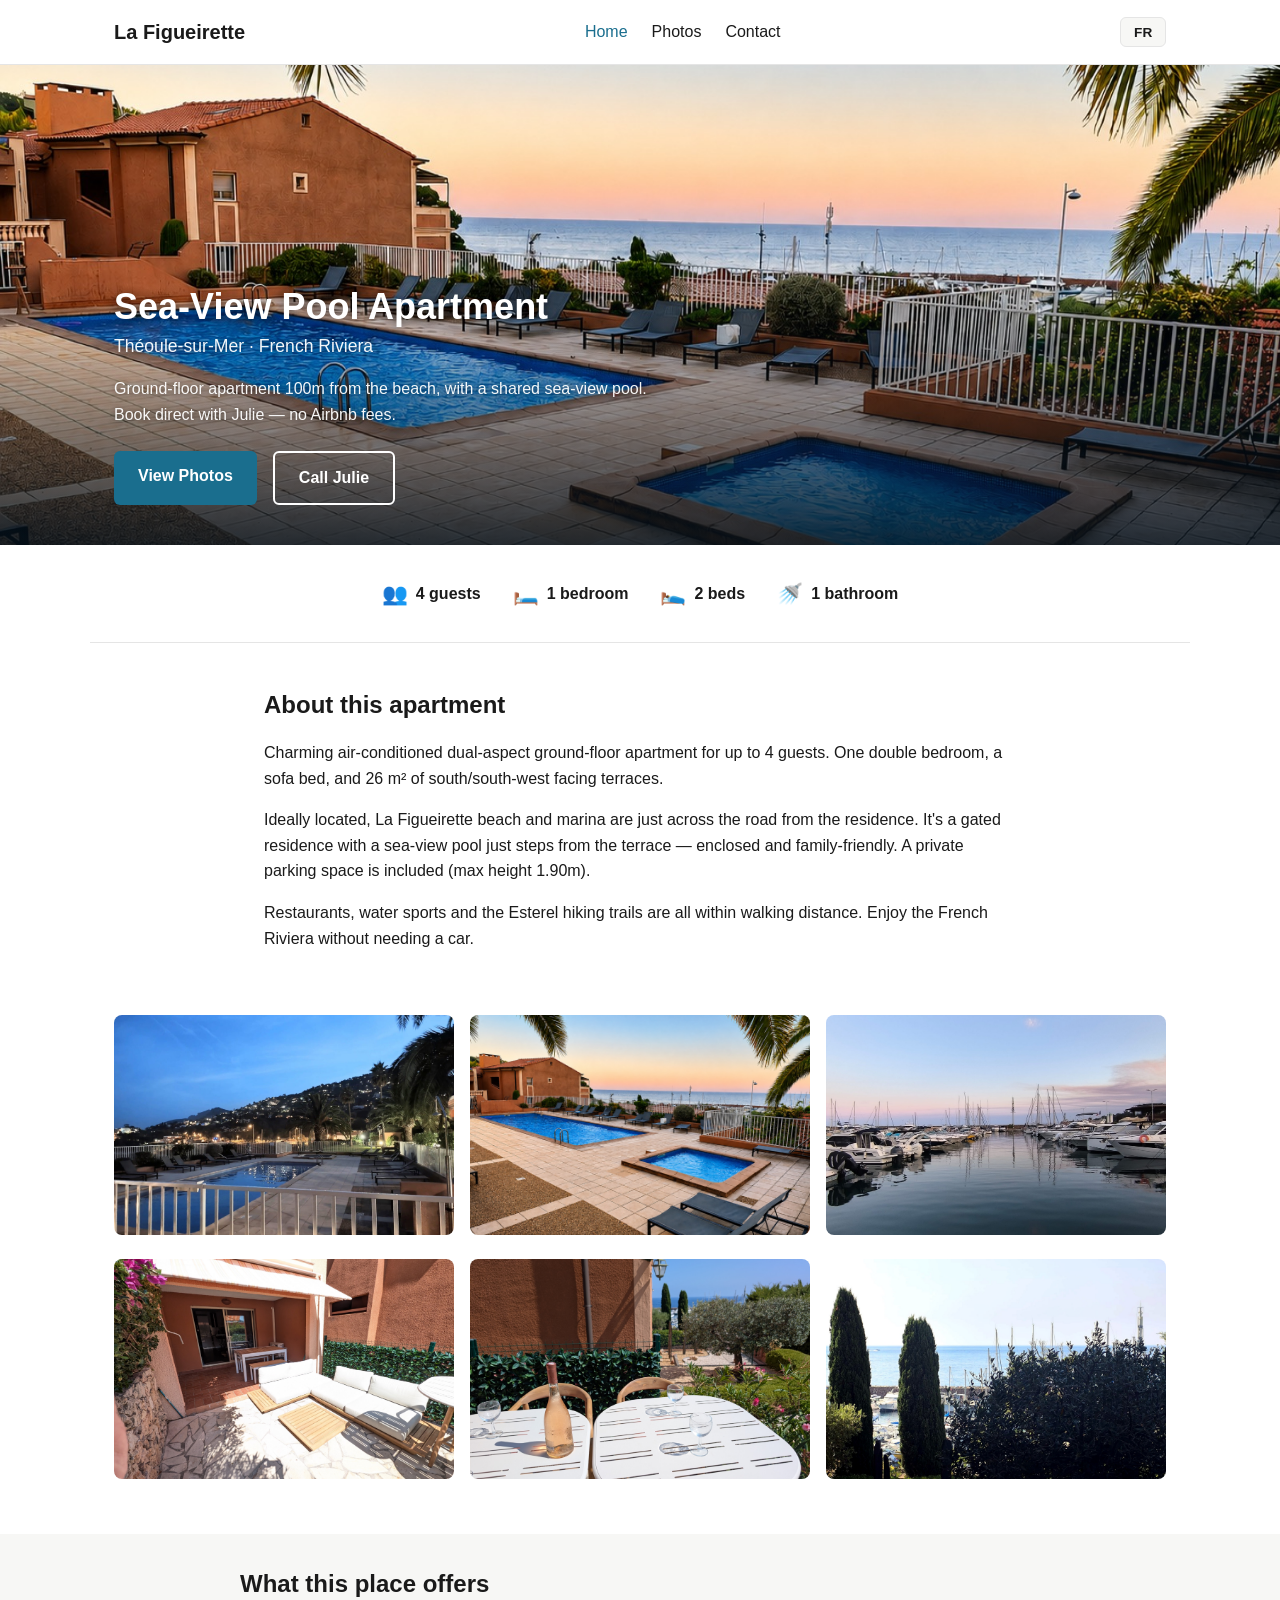
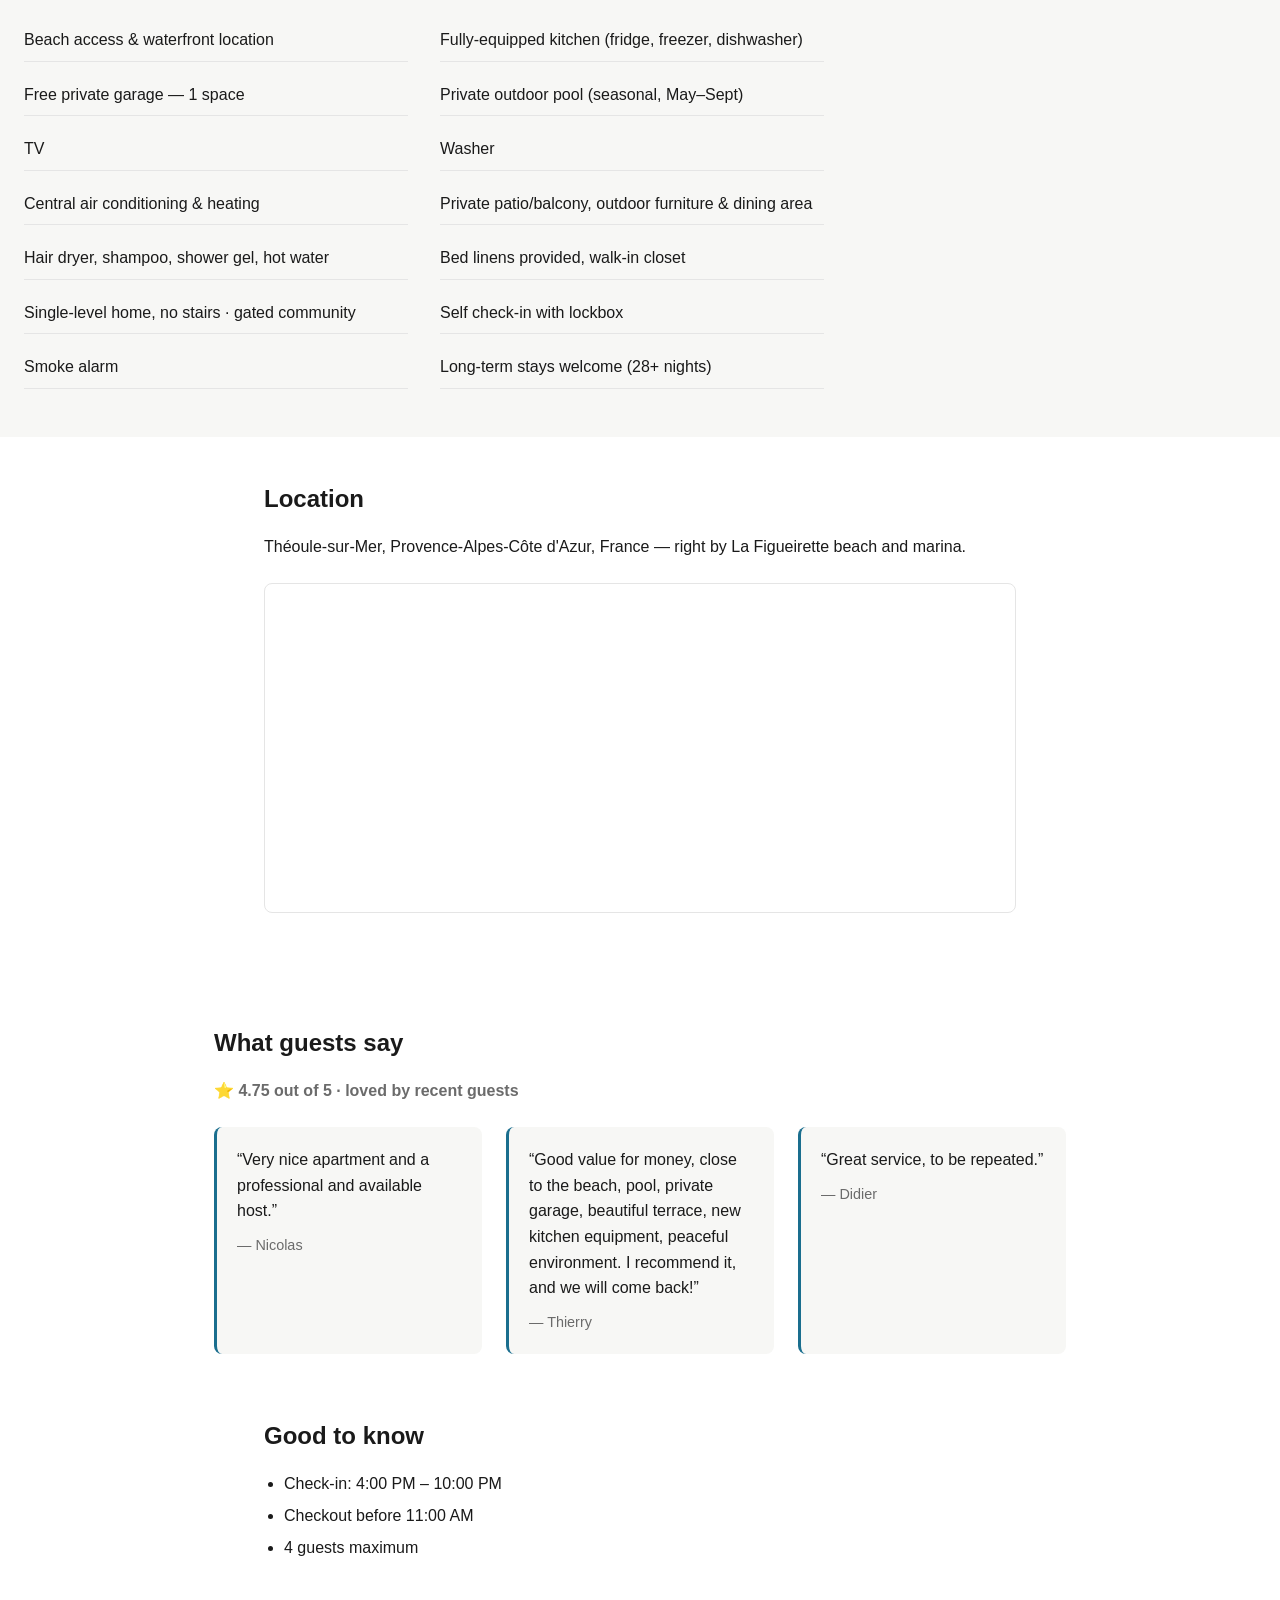
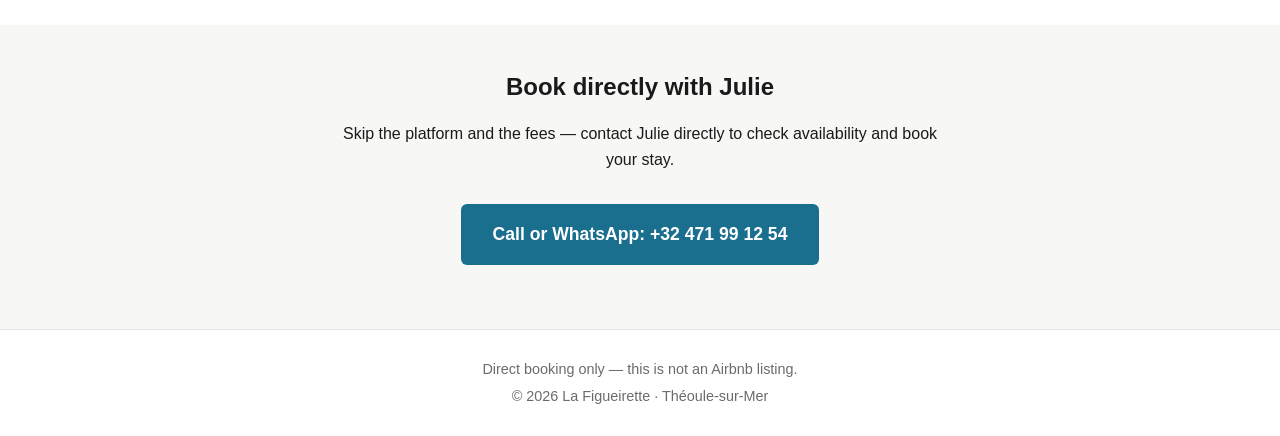
==== commit 7a7d8104: "Replace hero glass card with a bottom gradient over the full photo Show the pool/sea/palm photo full" ====
--- a/index.html
+++ b/index.html
@@ -23,14 +23,12 @@
 
   <section class="hero">
     <div class="container hero-inner">
-      <div class="hero-card">
-        <h1 data-i18n="hero.title">Sea-View Pool Apartment</h1>
-        <p class="hero-location" data-i18n="hero.location">Théoule-sur-Mer &middot; French Riviera</p>
-        <p class="hero-tagline" data-i18n="hero.tagline">Ground-floor apartment 100m from the beach, with a shared sea-view pool. Book direct with Julie &mdash; no Airbnb fees.</p>
-        <div class="hero-ctas">
-          <a href="gallery.html" class="btn" data-i18n="hero.cta_photos">View Photos</a>
-          <a href="tel:+32471991254" class="btn btn-outline" data-i18n="hero.cta_call">Call Julie</a>
-        </div>
+      <h1 data-i18n="hero.title">Sea-View Pool Apartment</h1>
+      <p class="hero-location" data-i18n="hero.location">Théoule-sur-Mer &middot; French Riviera</p>
+      <p class="hero-tagline" data-i18n="hero.tagline">Ground-floor apartment 100m from the beach, with a shared sea-view pool. Book direct with Julie &mdash; no Airbnb fees.</p>
+      <div class="hero-ctas">
+        <a href="gallery.html" class="btn" data-i18n="hero.cta_photos">View Photos</a>
+        <a href="tel:+32471991254" class="btn btn-outline" data-i18n="hero.cta_call">Call Julie</a>
       </div>
     </div>
   </section>
--- a/css/style.css
+++ b/css/style.css
@@ -106,39 +106,41 @@
 
 /* Hero */
 .hero {
-  background-image: url('../images/photos/photo-19.jpg');
+  background-image:
+    linear-gradient(180deg, rgba(4, 16, 26, 0) 0%, rgba(4, 16, 26, 0) 45%, rgba(4, 16, 26, 0.85) 100%),
+    url('../images/photos/photo-19.jpg');
   background-size: cover;
   background-position: center 40%;
-  padding: 5rem 0;
-}
-
-.hero-card {
-  display: inline-block;
-  max-width: 560px;
-  background: rgba(255, 255, 255, 0.82);
-  backdrop-filter: blur(10px);
-  -webkit-backdrop-filter: blur(10px);
-  padding: 2rem 2.25rem;
-  border-radius: 16px;
-  box-shadow: 0 16px 40px rgba(15, 35, 45, 0.18);
-}
-
-.hero-card h1 {
+  min-height: 480px;
+  display: flex;
+  align-items: flex-end;
+  color: #fff;
+}
+
+.hero-inner {
+  width: 100%;
+  padding-top: 3rem;
+  padding-bottom: 2.5rem;
+}
+
+.hero-inner h1 {
   font-size: 2.25rem;
   margin: 0 0 0.25rem;
-  color: var(--color-text);
+  text-shadow: 0 2px 10px rgba(0, 0, 0, 0.5);
 }
 
 .hero-location {
   font-size: 1.1rem;
   margin: 0 0 1rem;
-  color: var(--color-primary-dark);
-  font-weight: 600;
+  opacity: 0.95;
+  text-shadow: 0 1px 6px rgba(0, 0, 0, 0.5);
 }
 
 .hero-tagline {
+  max-width: 560px;
   margin: 0 0 1.5rem;
-  color: var(--color-muted);
+  opacity: 0.95;
+  text-shadow: 0 1px 6px rgba(0, 0, 0, 0.5);
 }
 
 .hero-ctas {
@@ -164,13 +166,12 @@
 
 .btn-outline {
   background: transparent;
-  border: 2px solid var(--color-primary);
-  color: var(--color-primary);
+  border: 2px solid #fff;
+  color: #fff;
 }
 
 .btn-outline:hover {
-  background: var(--color-primary);
-  color: #fff;
+  background: rgba(255, 255, 255, 0.15);
 }
 
 .btn-large {
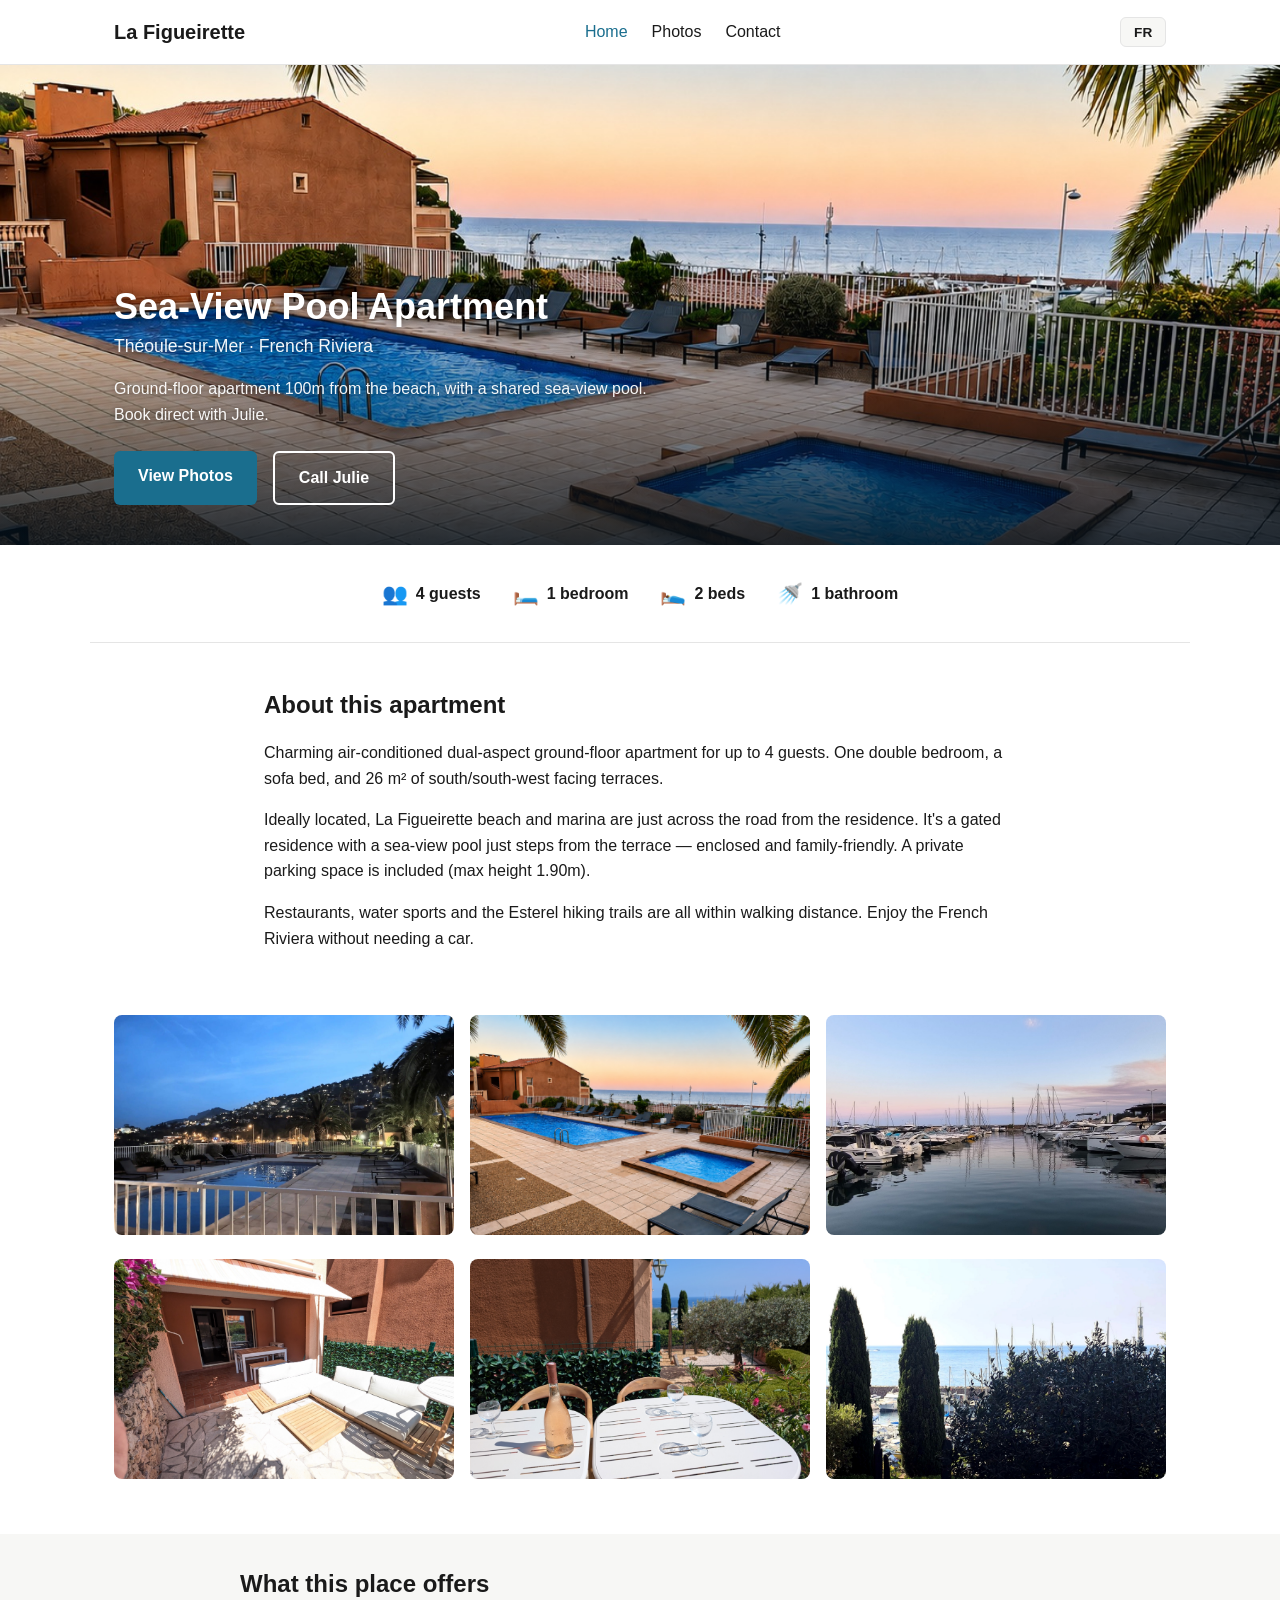
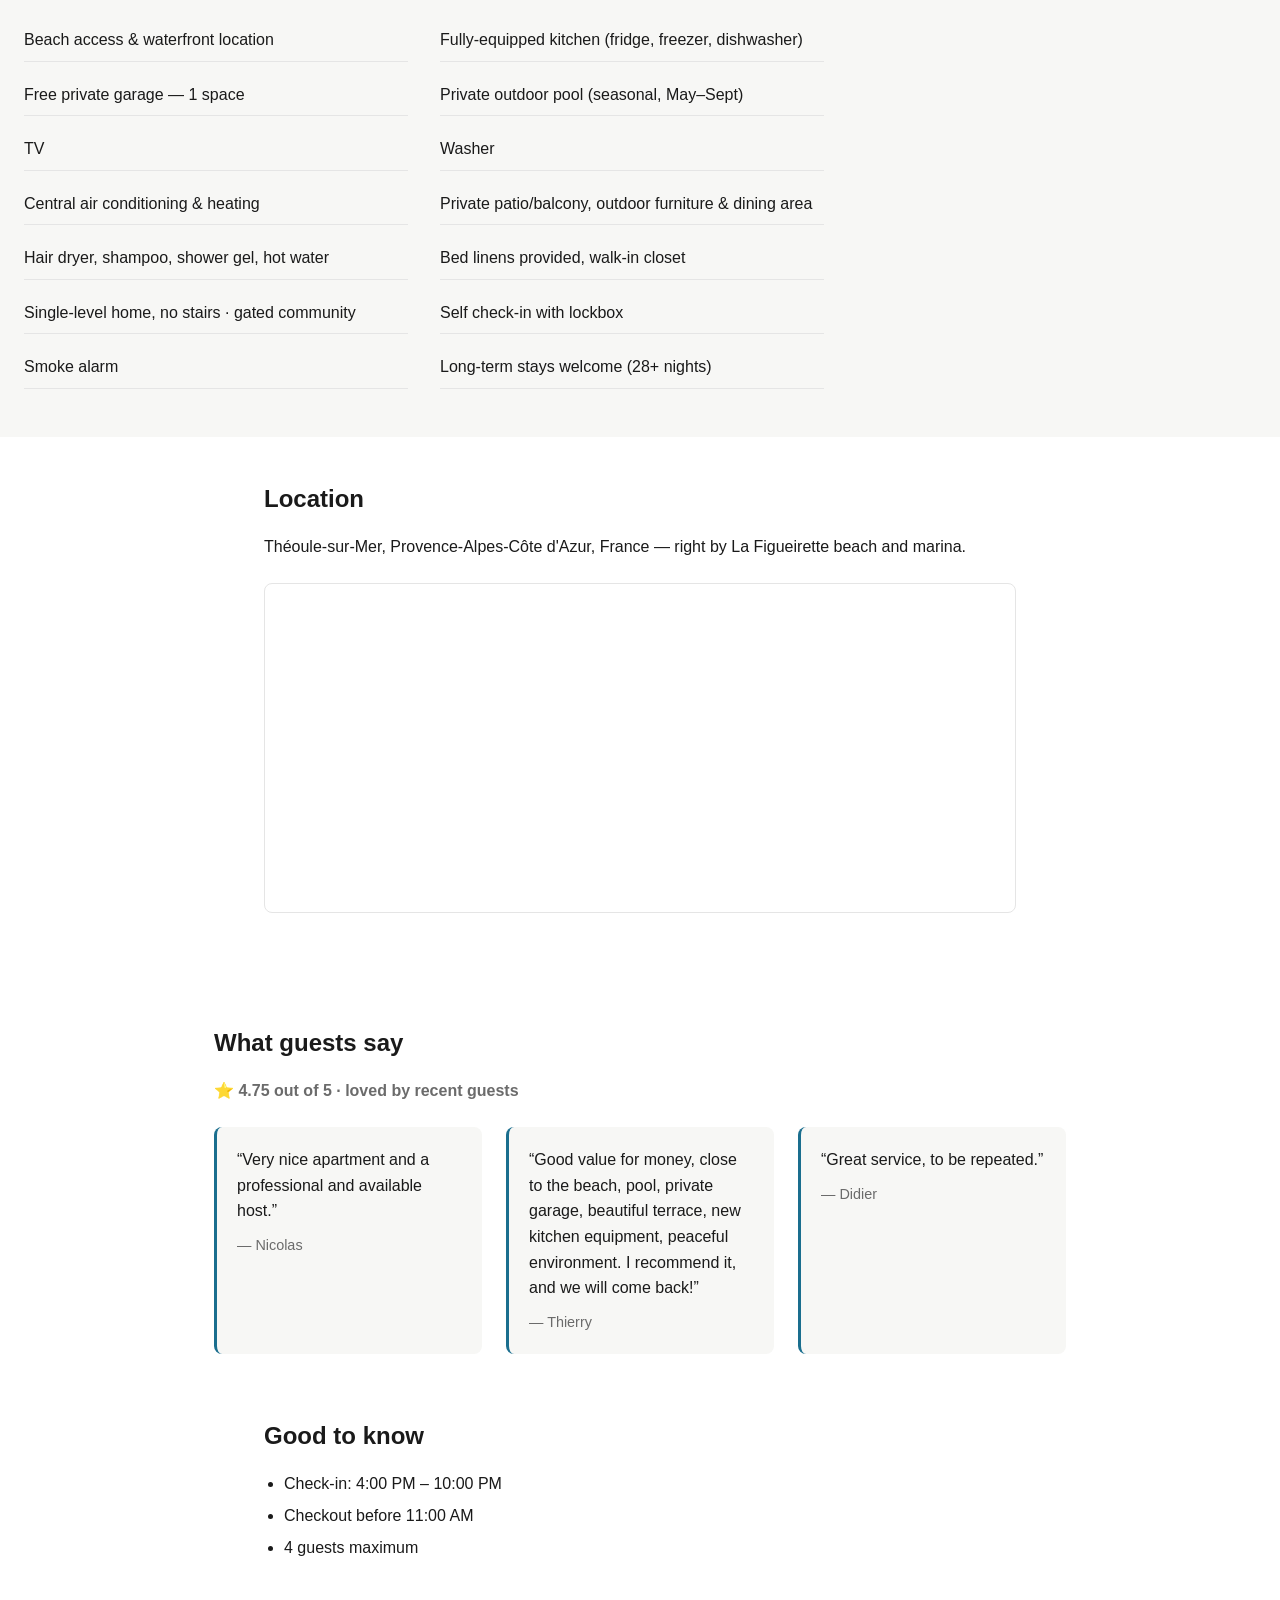
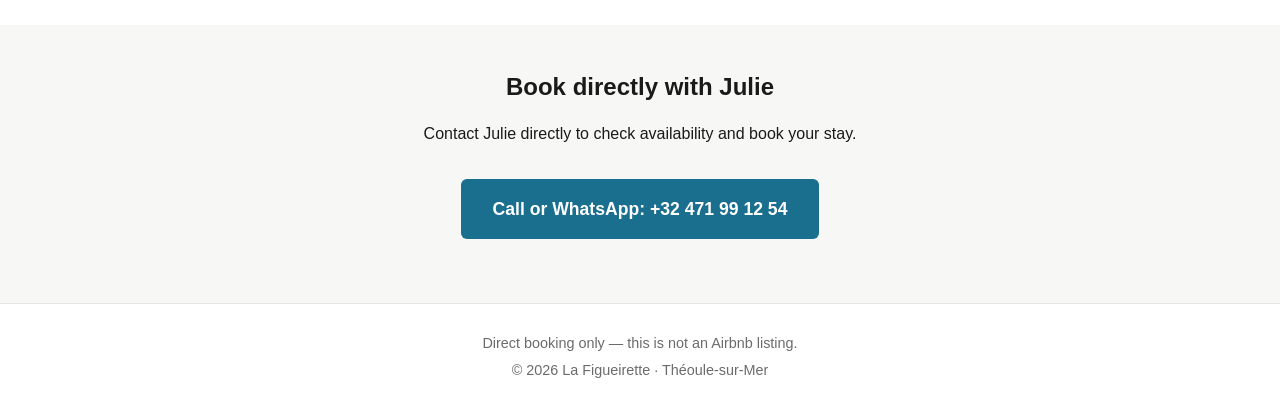
==== commit ece236fb: "Remove Airbnb/platform fee mentions from hero and contact copy Co-Authored-By: Claude Sonnet 5 <nore" ====
--- a/index.html
+++ b/index.html
@@ -25,7 +25,7 @@
     <div class="container hero-inner">
       <h1 data-i18n="hero.title">Sea-View Pool Apartment</h1>
       <p class="hero-location" data-i18n="hero.location">Théoule-sur-Mer &middot; French Riviera</p>
-      <p class="hero-tagline" data-i18n="hero.tagline">Ground-floor apartment 100m from the beach, with a shared sea-view pool. Book direct with Julie &mdash; no Airbnb fees.</p>
+      <p class="hero-tagline" data-i18n="hero.tagline">Ground-floor apartment 100m from the beach, with a shared sea-view pool. Book direct with Julie.</p>
       <div class="hero-ctas">
         <a href="gallery.html" class="btn" data-i18n="hero.cta_photos">View Photos</a>
         <a href="tel:+32471991254" class="btn btn-outline" data-i18n="hero.cta_call">Call Julie</a>
@@ -121,7 +121,7 @@
 
   <section class="container contact-section" id="contact">
     <h2 data-i18n="contact.heading">Book directly with Julie</h2>
-    <p data-i18n="contact.body">Skip the platform and the fees &mdash; contact Julie directly to check availability and book your stay.</p>
+    <p data-i18n="contact.body">Contact Julie directly to check availability and book your stay.</p>
     <a href="tel:+32471991254" class="btn btn-large">
       <span data-i18n="contact.call">Call or WhatsApp</span>: +32 471 99 12 54
     </a>
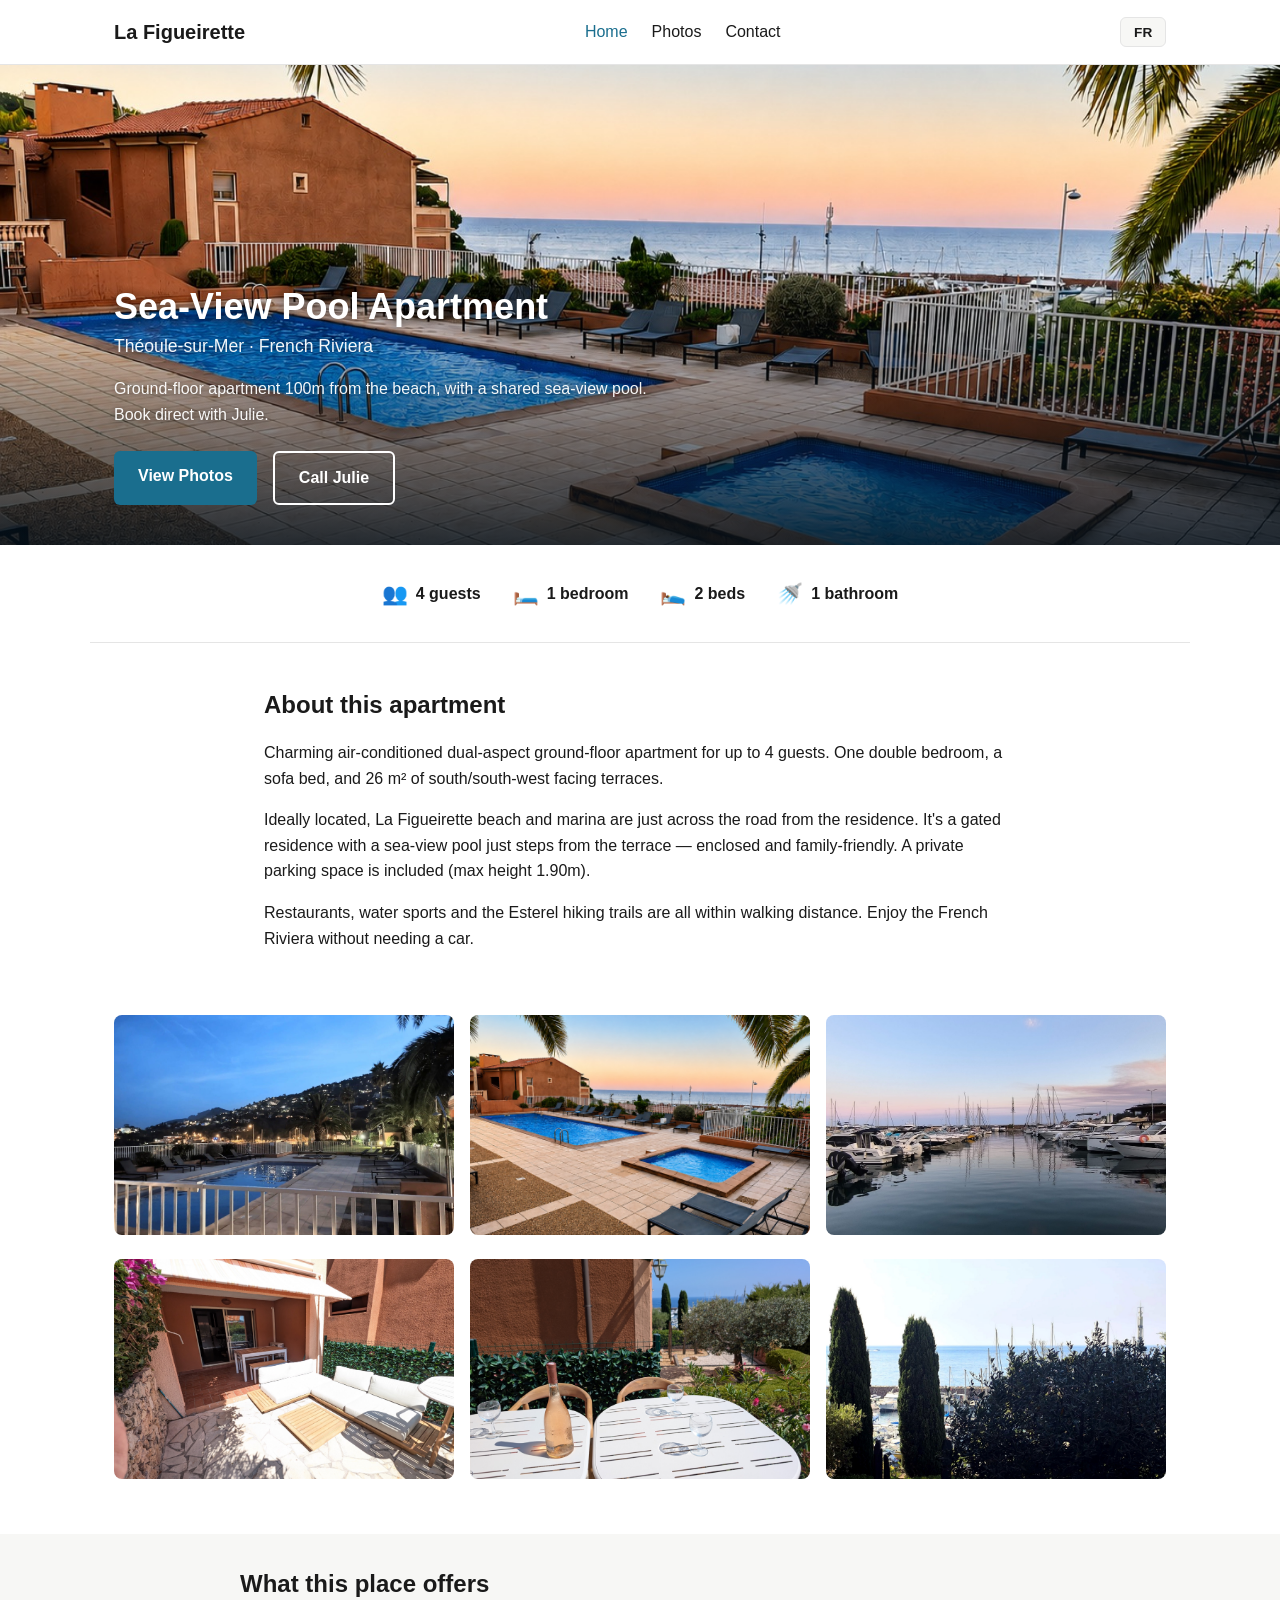
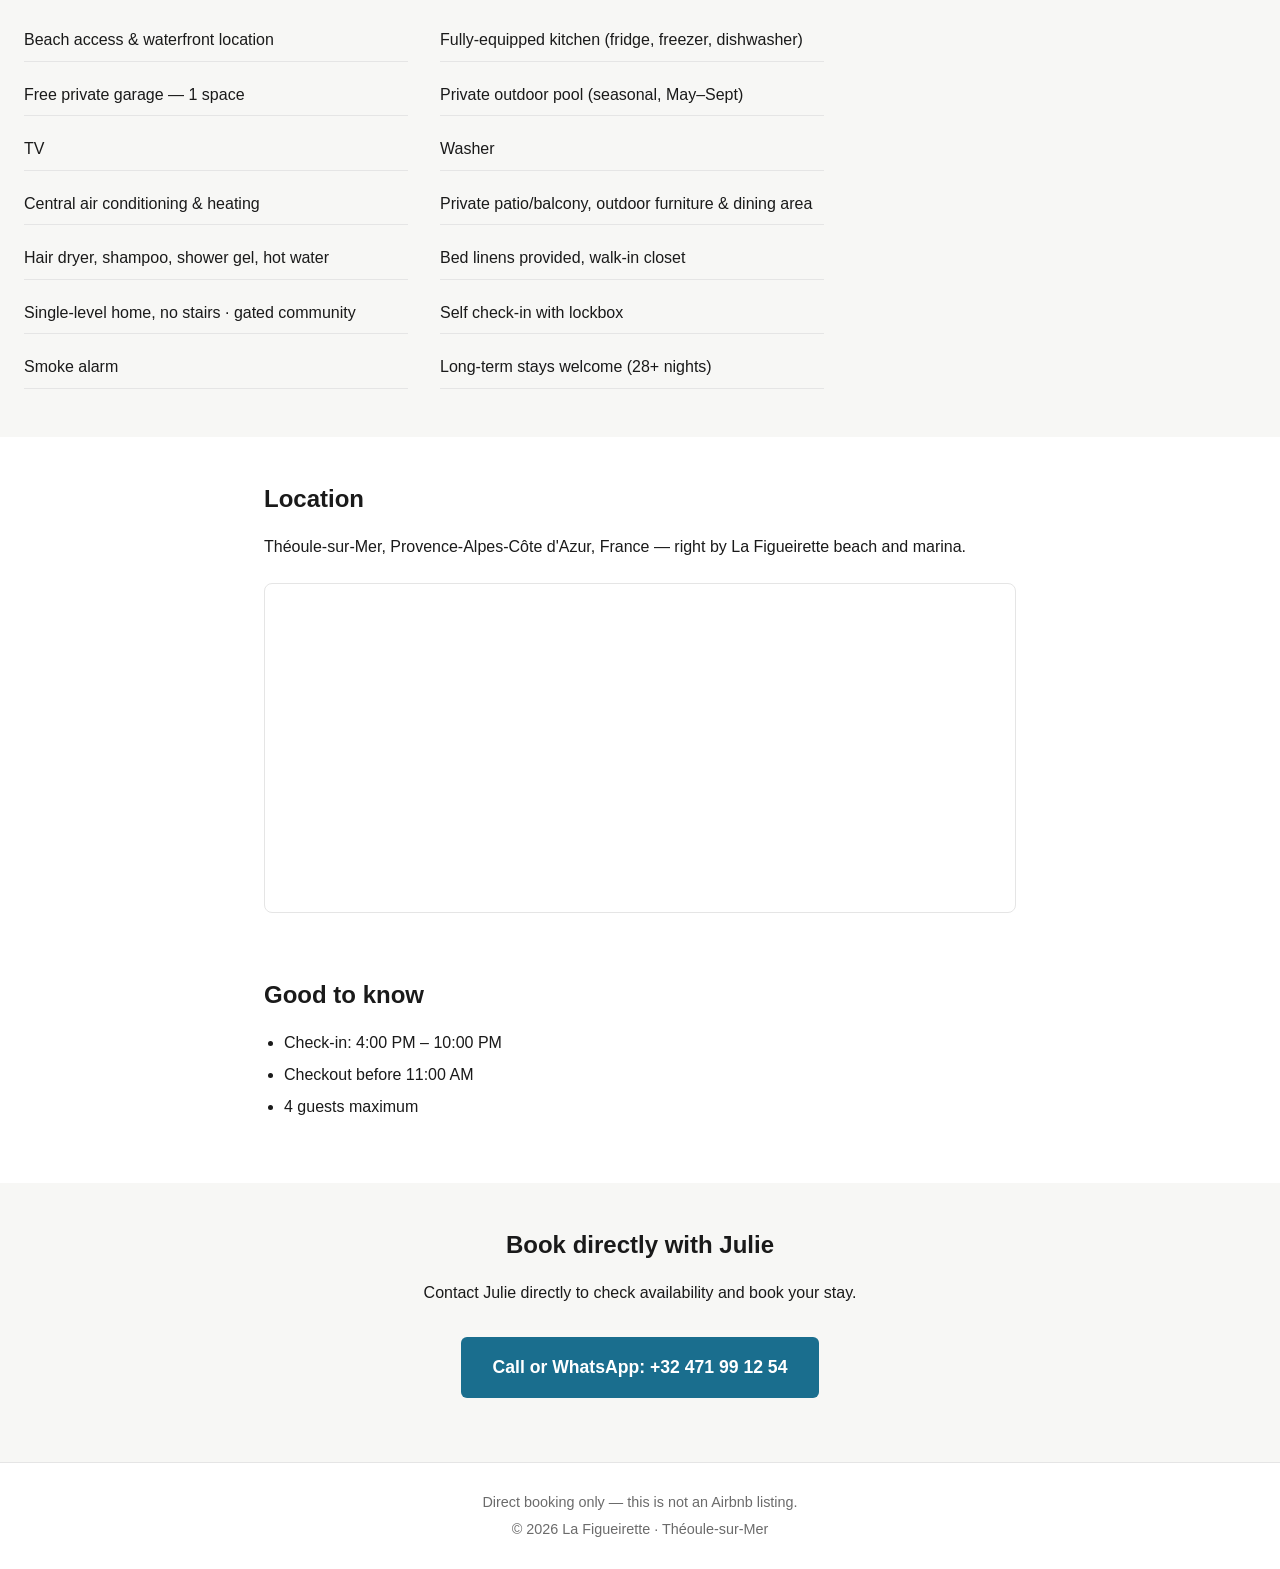
==== commit 0c0e15aa: "Remove the "What guests say" reviews section Co-Authored-By: Claude Sonnet 5 <noreply@anthropic.com>" ====
--- a/index.html
+++ b/index.html
@@ -91,25 +91,6 @@
     </div>
   </section>
 
-  <section class="container reviews-section">
-    <h2 data-i18n="reviews.heading">What guests say</h2>
-    <p class="reviews-rating">⭐ <span data-i18n="reviews.rating">4.75 out of 5 &middot; loved by recent guests</span></p>
-    <div class="review-grid">
-      <blockquote>
-        <p data-i18n="reviews.q1">&ldquo;Very nice apartment and a professional and available host.&rdquo;</p>
-        <cite data-i18n="reviews.a1">&mdash; Nicolas</cite>
-      </blockquote>
-      <blockquote>
-        <p data-i18n="reviews.q2">&ldquo;Good value for money...&rdquo;</p>
-        <cite data-i18n="reviews.a2">&mdash; Thierry</cite>
-      </blockquote>
-      <blockquote>
-        <p data-i18n="reviews.q3">&ldquo;Great service, to be repeated.&rdquo;</p>
-        <cite data-i18n="reviews.a3">&mdash; Didier</cite>
-      </blockquote>
-    </div>
-  </section>
-
   <section class="container rules-section">
     <h2 data-i18n="rules.heading">Good to know</h2>
     <ul>
--- a/css/style.css
+++ b/css/style.css
@@ -261,42 +261,6 @@
   border: 1px solid var(--color-border);
 }
 
-/* Reviews */
-.reviews-section {
-  padding: 3rem 1.5rem;
-  max-width: 900px;
-}
-
-.reviews-rating {
-  font-weight: 600;
-  color: var(--color-muted);
-}
-
-.review-grid {
-  display: grid;
-  grid-template-columns: repeat(auto-fit, minmax(240px, 1fr));
-  gap: 1.5rem;
-  margin-top: 1.5rem;
-}
-
-.review-grid blockquote {
-  margin: 0;
-  padding: 1.25rem;
-  background: var(--color-surface);
-  border-radius: 8px;
-  border-left: 3px solid var(--color-primary);
-}
-
-.review-grid p {
-  margin: 0 0 0.5rem;
-}
-
-.review-grid cite {
-  font-style: normal;
-  color: var(--color-muted);
-  font-size: 0.9rem;
-}
-
 /* Rules */
 .rules-section {
   padding: 0 1.5rem 3rem;
